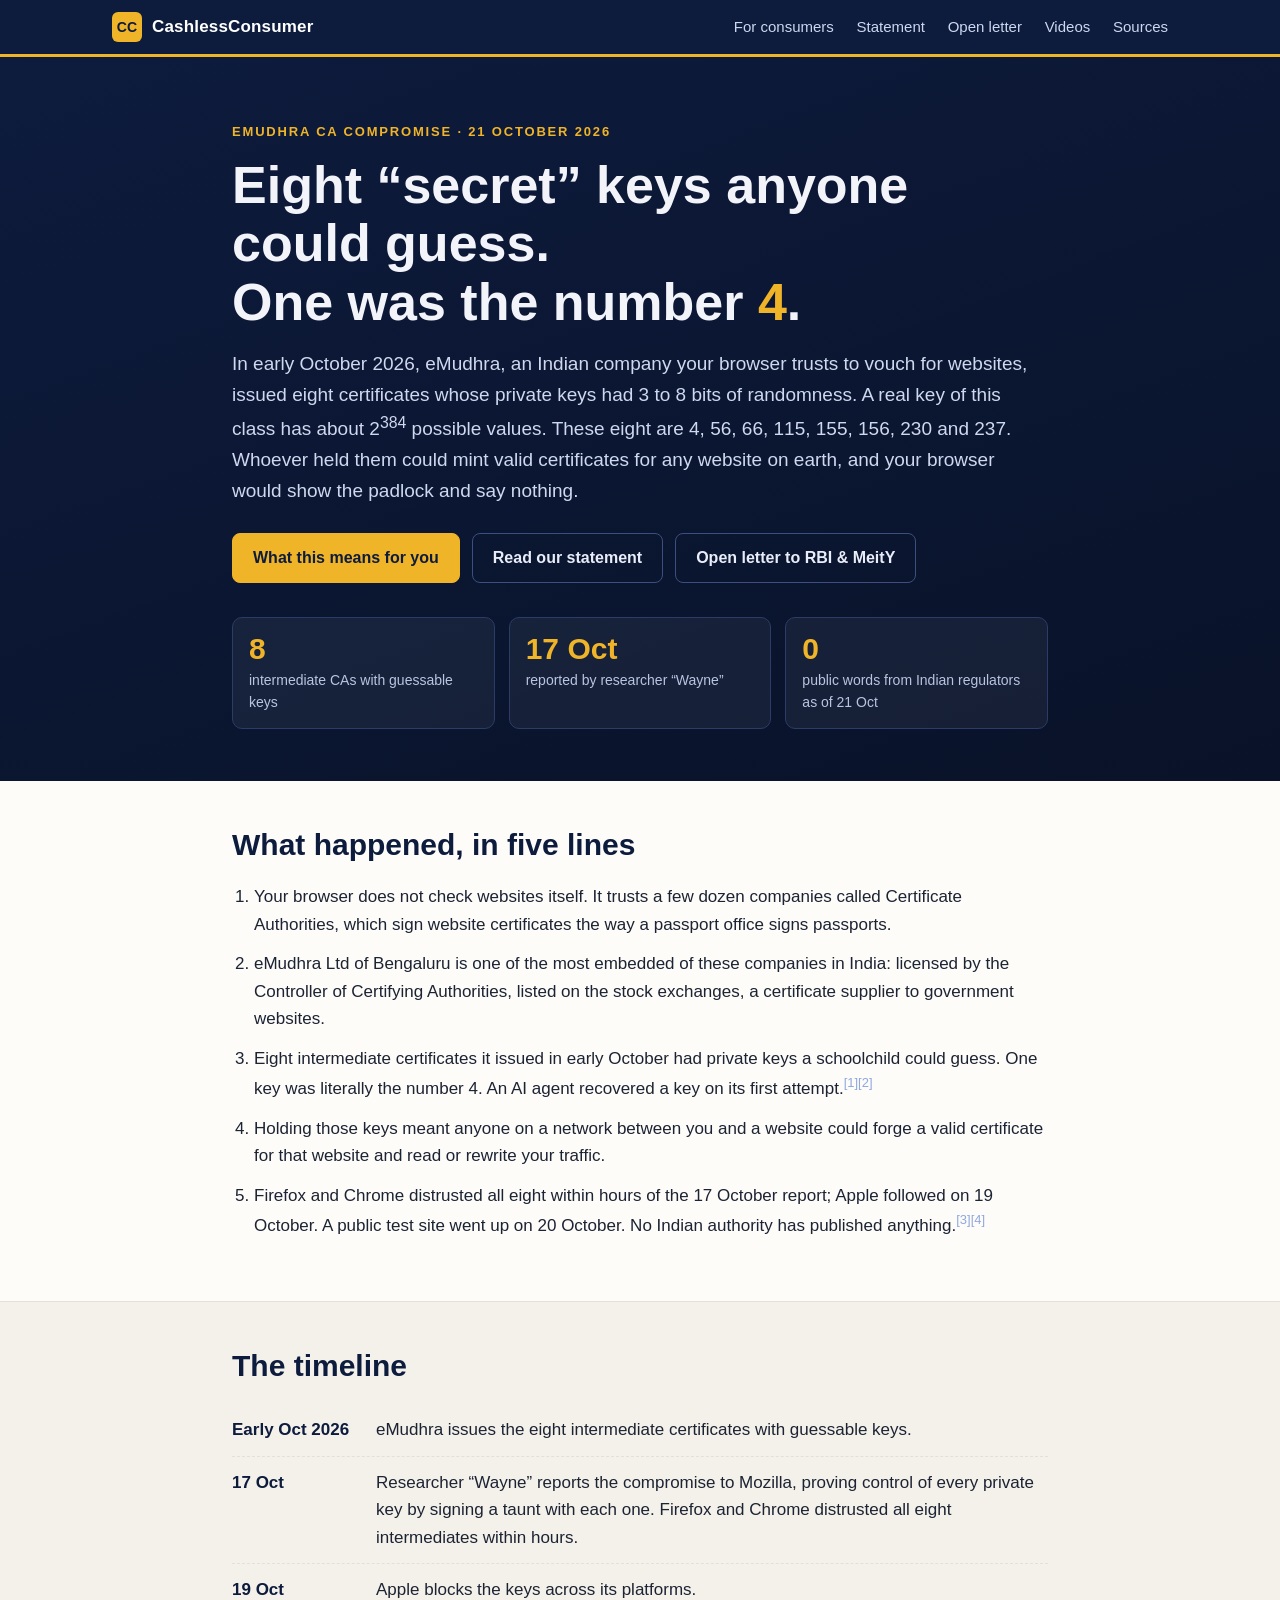
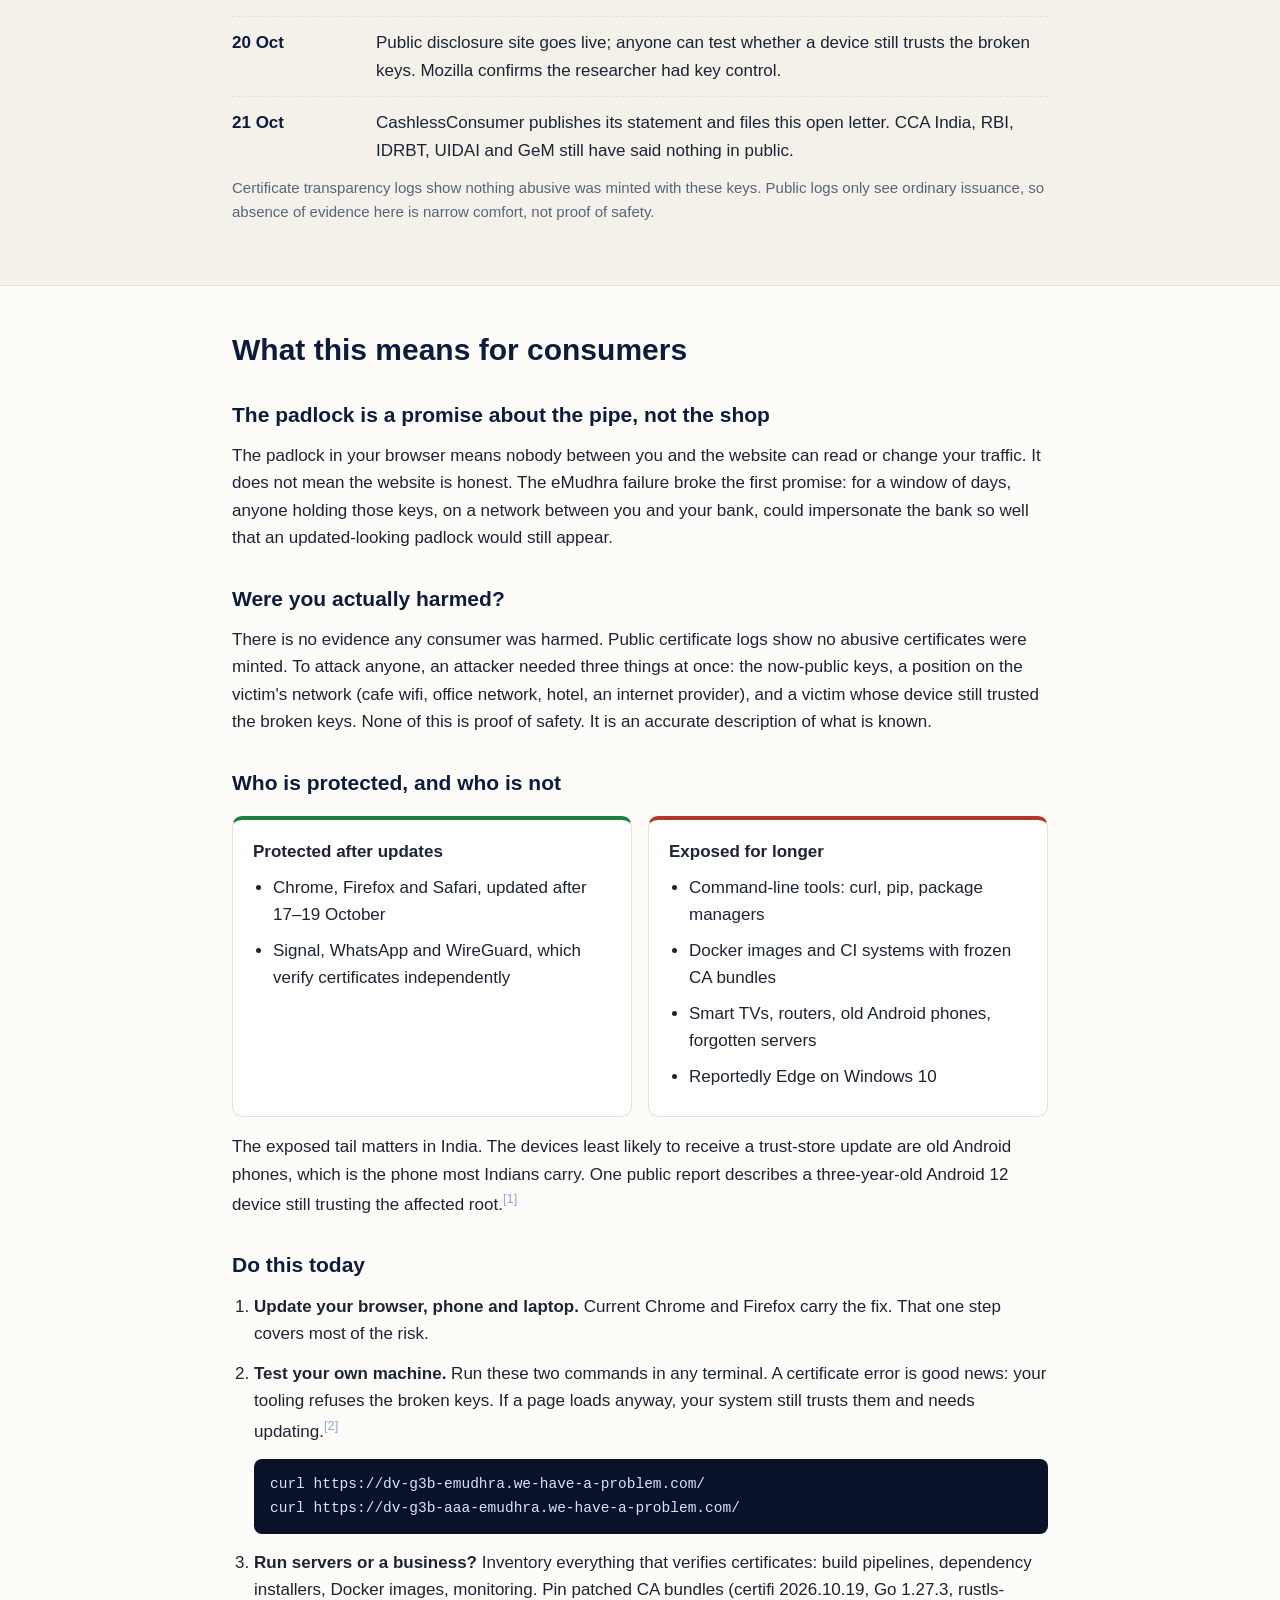
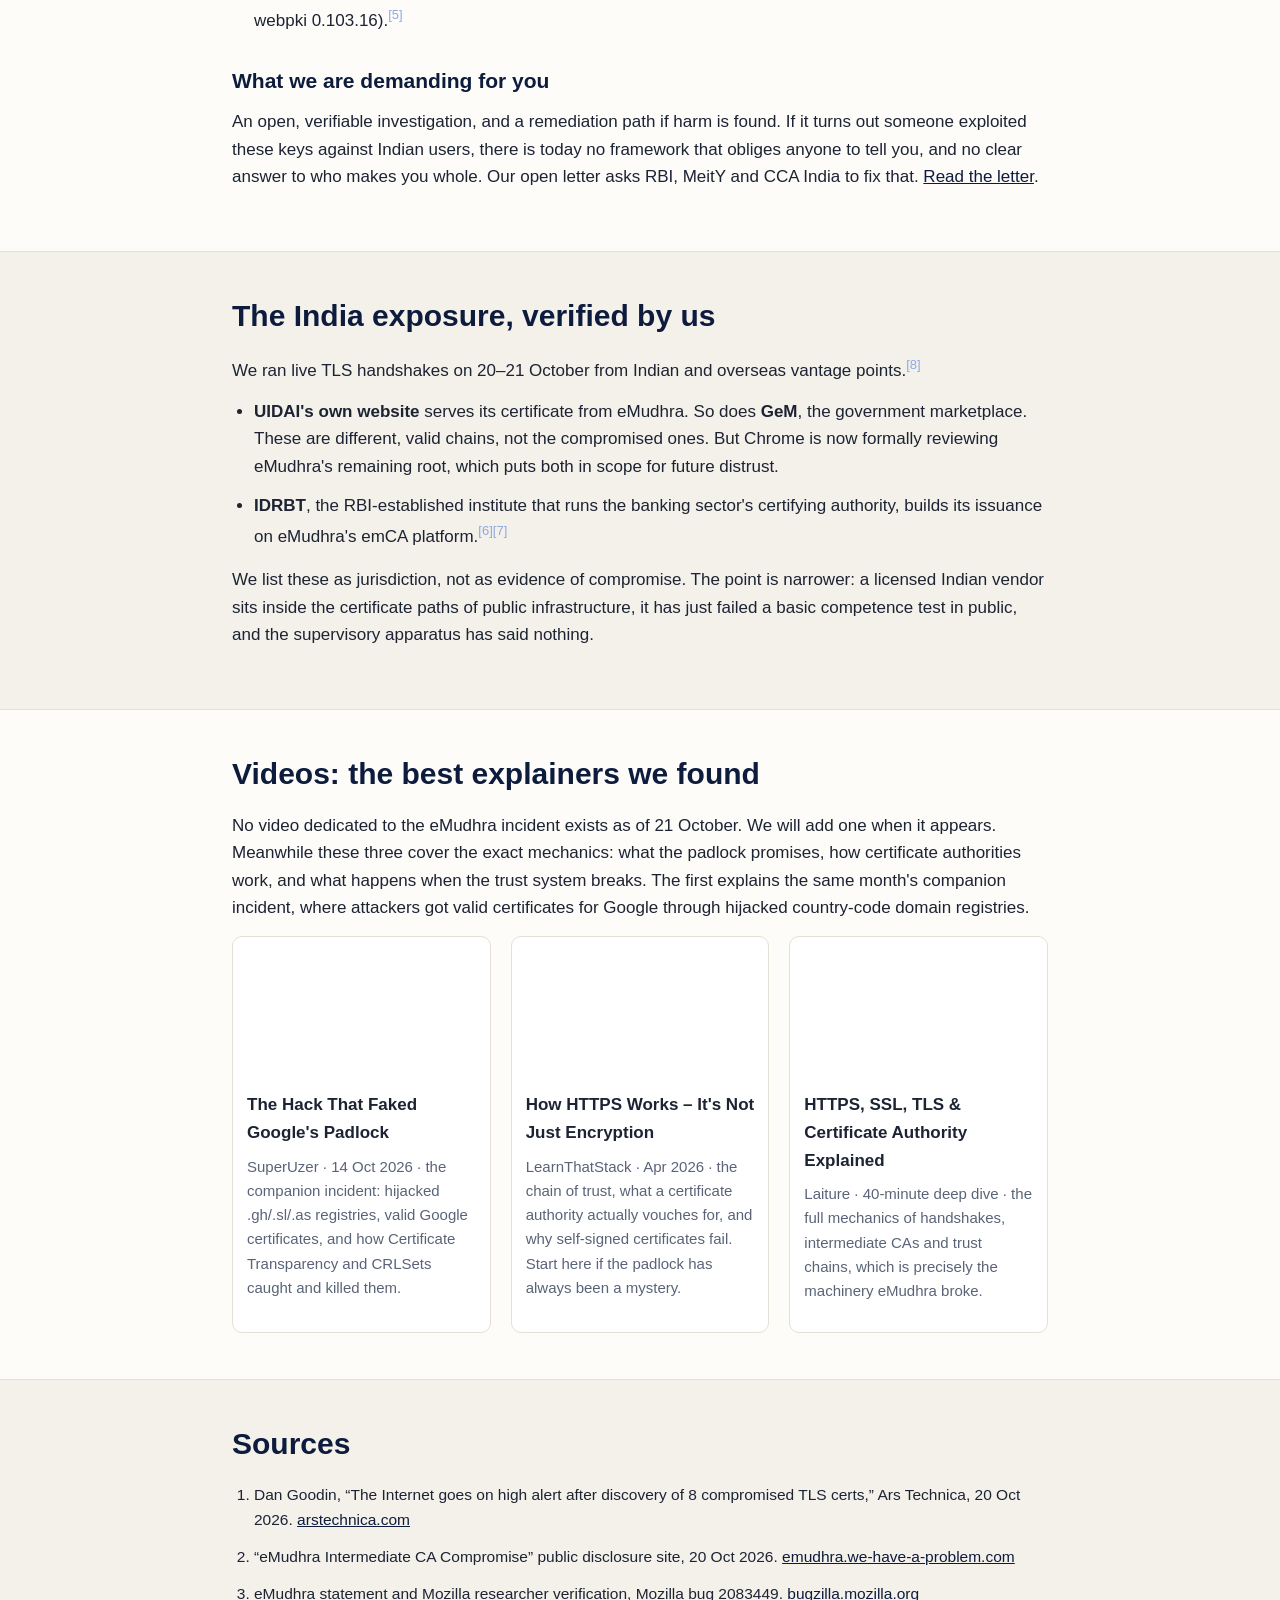
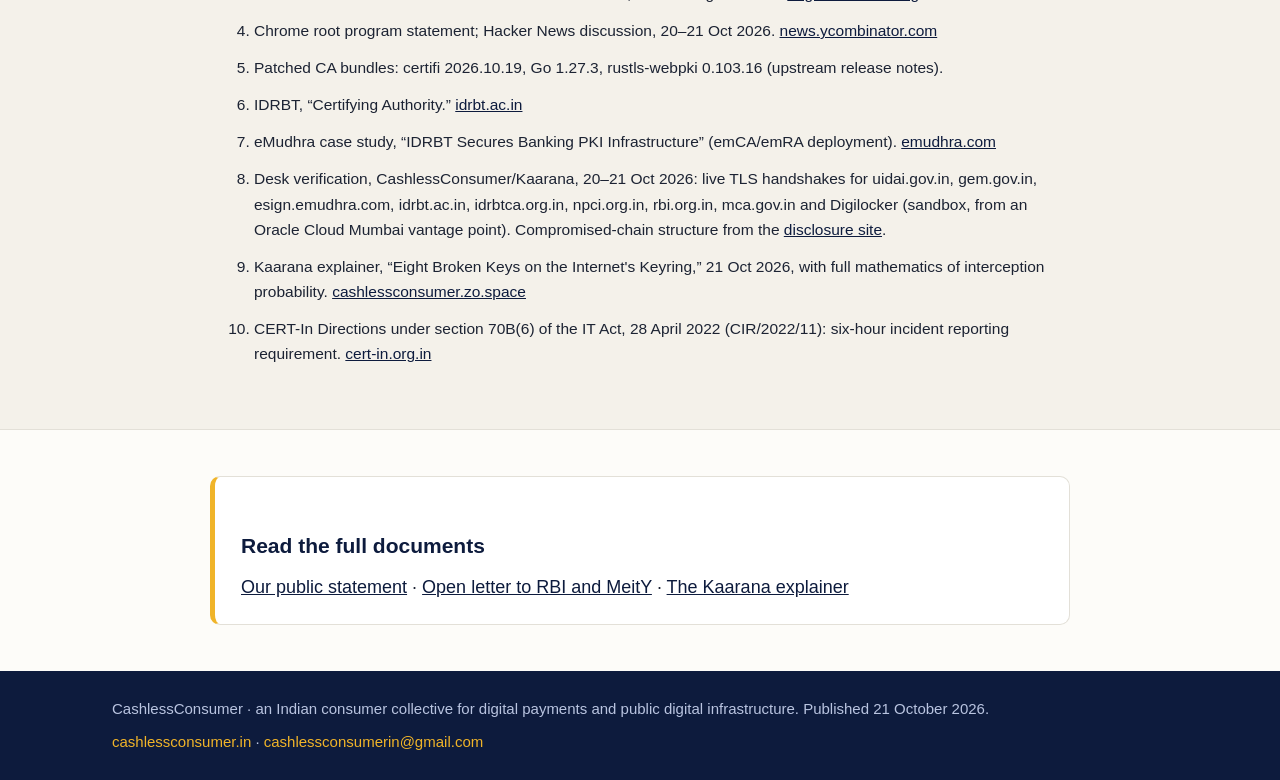
==== index.html @ 62d07154 "Add consumer guide (index)" ====
<!DOCTYPE html>
<html lang="en">
<head>
<meta charset="utf-8">
<meta name="viewport" content="width=device-width, initial-scale=1">
<title>Eight secret keys anyone could guess — eMudhra CA Compromise — CashlessConsumer</title>
<meta name="description" content="In October 2026, Indian certificate authority eMudhra issued eight intermediate certificates whose private keys were 4, 56, 66, 115, 155, 156, 230, 237. What happened, what it means for consumers, our statement, our open letter to RBI and MeitY, and videos that explain the mechanics.">
<meta property="og:title" content="Eight secret keys anyone could guess. One was the number 4.">
<meta property="og:description" content="eMudhra CA compromise: what happened, what it means for consumers, the CashlessConsumer statement, and the open letter to RBI and MeitY.">
<meta property="og:type" content="website">
<link rel="icon" href="favicon.svg" type="image/svg+xml">
<link rel="stylesheet" href="style.css">
</head>
<body>

<header class="site-header">
  <div class="wrap-wide">
    <a class="brand" href="index.html">
      <span class="brand-badge">CC</span>
      <span class="brand-name">CashlessConsumer</span>
    </a>
    <nav class="site-nav">
      <a href="#consumers">For consumers</a>
      <a href="statement.html">Statement</a>
      <a href="letter.html">Open letter</a>
      <a href="#videos">Videos</a>
      <a href="#sources">Sources</a>
    </nav>
  </div>
</header>

<main>
  <section class="hero">
    <div class="wrap">
      <div class="hero-kicker">eMudhra CA compromise &middot; 21 October 2026</div>
      <h1>Eight &ldquo;secret&rdquo; keys anyone could guess.<br>One was the number <span class="amber">4</span>.</h1>
      <p class="hero-sub">In early October 2026, eMudhra, an Indian company your browser trusts to vouch for websites, issued eight certificates whose private keys had 3 to 8 bits of randomness. A real key of this class has about 2<sup>384</sup> possible values. These eight are 4, 56, 66, 115, 155, 156, 230 and 237. Whoever held them could mint valid certificates for any website on earth, and your browser would show the padlock and say nothing.</p>
      <div class="hero-ctas">
        <a class="btn btn-primary" href="#consumers">What this means for you</a>
        <a class="btn" href="statement.html">Read our statement</a>
        <a class="btn" href="letter.html">Open letter to RBI &amp; MeitY</a>
      </div>
      <div class="stat-row">
        <div class="stat"><div class="stat-num">8</div><div class="stat-label">intermediate CAs with guessable keys</div></div>
        <div class="stat"><div class="stat-num">17 Oct</div><div class="stat-label">reported by researcher &ldquo;Wayne&rdquo;</div></div>
        <div class="stat"><div class="stat-num">0</div><div class="stat-label">public words from Indian regulators as of 21 Oct</div></div>
      </div>
    </div>
  </section>

  <section>
    <div class="wrap">
      <h2>What happened, in five lines</h2>
      <ol class="plain-list">
        <li>Your browser does not check websites itself. It trusts a few dozen companies called Certificate Authorities, which sign website certificates the way a passport office signs passports.</li>
        <li>eMudhra Ltd of Bengaluru is one of the most embedded of these companies in India: licensed by the Controller of Certifying Authorities, listed on the stock exchanges, a certificate supplier to government websites.</li>
        <li>Eight intermediate certificates it issued in early October had private keys a schoolchild could guess. One key was literally the number 4. An AI agent recovered a key on its first attempt.<a class="fn" href="#src-1" id="fnref-1">[1]</a><a class="fn" href="#src-2" id="fnref-2">[2]</a></li>
        <li>Holding those keys meant anyone on a network between you and a website could forge a valid certificate for that website and read or rewrite your traffic.</li>
        <li>Firefox and Chrome distrusted all eight within hours of the 17 October report; Apple followed on 19 October. A public test site went up on 20 October. No Indian authority has published anything.<a class="fn" href="#src-3" id="fnref-3">[3]</a><a class="fn" href="#src-4" id="fnref-4">[4]</a></li>
      </ol>
    </div>
  </section>

  <section class="band">
    <div class="wrap">
      <h2>The timeline</h2>
      <ul class="timeline">
        <li><span class="tl-date">Early Oct 2026</span><span>eMudhra issues the eight intermediate certificates with guessable keys.</span></li>
        <li><span class="tl-date">17 Oct</span><span>Researcher &ldquo;Wayne&rdquo; reports the compromise to Mozilla, proving control of every private key by signing a taunt with each one. Firefox and Chrome distrusted all eight intermediates within hours.</span></li>
        <li><span class="tl-date">19 Oct</span><span>Apple blocks the keys across its platforms.</span></li>
        <li><span class="tl-date">20 Oct</span><span>Public disclosure site goes live; anyone can test whether a device still trusts the broken keys. Mozilla confirms the researcher had key control.</span></li>
        <li><span class="tl-date">21 Oct</span><span>CashlessConsumer publishes its statement and files this open letter. CCA India, RBI, IDRBT, UIDAI and GeM still have said nothing in public.</span></li>
      </ul>
      <p class="fine">Certificate transparency logs show nothing abusive was minted with these keys. Public logs only see ordinary issuance, so absence of evidence here is narrow comfort, not proof of safety.</p>
    </div>
  </section>

  <section id="consumers">
    <div class="wrap">
      <h2>What this means for consumers</h2>

      <h3>The padlock is a promise about the pipe, not the shop</h3>
      <p>The padlock in your browser means nobody between you and the website can read or change your traffic. It does not mean the website is honest. The eMudhra failure broke the first promise: for a window of days, anyone holding those keys, on a network between you and your bank, could impersonate the bank so well that an updated-looking padlock would still appear.</p>

      <h3>Were you actually harmed?</h3>
      <p>There is no evidence any consumer was harmed. Public certificate logs show no abusive certificates were minted. To attack anyone, an attacker needed three things at once: the now-public keys, a position on the victim's network (cafe wifi, office network, hotel, an internet provider), and a victim whose device still trusted the broken keys. None of this is proof of safety. It is an accurate description of what is known.</p>

      <h3>Who is protected, and who is not</h3>
      <div class="cols">
        <div class="col ok">
          <h4>Protected after updates</h4>
          <ul>
            <li>Chrome, Firefox and Safari, updated after 17&ndash;19 October</li>
            <li>Signal, WhatsApp and WireGuard, which verify certificates independently</li>
          </ul>
        </div>
        <div class="col bad">
          <h4>Exposed for longer</h4>
          <ul>
            <li>Command-line tools: curl, pip, package managers</li>
            <li>Docker images and CI systems with frozen CA bundles</li>
            <li>Smart TVs, routers, old Android phones, forgotten servers</li>
            <li>Reportedly Edge on Windows 10</li>
          </ul>
        </div>
      </div>
      <p>The exposed tail matters in India. The devices least likely to receive a trust-store update are old Android phones, which is the phone most Indians carry. One public report describes a three-year-old Android 12 device still trusting the affected root.<a class="fn" href="#src-1" id="fnref-1b">[1]</a></p>

      <h3>Do this today</h3>
      <ol class="plain-list">
        <li><strong>Update your browser, phone and laptop.</strong> Current Chrome and Firefox carry the fix. That one step covers most of the risk.</li>
        <li><strong>Test your own machine.</strong> Run these two commands in any terminal. A certificate error is good news: your tooling refuses the broken keys. If a page loads anyway, your system still trusts them and needs updating.<a class="fn" href="#src-2" id="fnref-2b">[2]</a>
          <pre><code>curl https://dv-g3b-emudhra.we-have-a-problem.com/
curl https://dv-g3b-aaa-emudhra.we-have-a-problem.com/</code></pre>
        </li>
        <li><strong>Run servers or a business?</strong> Inventory everything that verifies certificates: build pipelines, dependency installers, Docker images, monitoring. Pin patched CA bundles (certifi 2026.10.19, Go 1.27.3, rustls-webpki 0.103.16).<a class="fn" href="#src-5" id="fnref-5">[5]</a></li>
      </ol>

      <h3>What we are demanding for you</h3>
      <p>An open, verifiable investigation, and a remediation path if harm is found. If it turns out someone exploited these keys against Indian users, there is today no framework that obliges anyone to tell you, and no clear answer to who makes you whole. Our open letter asks RBI, MeitY and CCA India to fix that. <a href="letter.html">Read the letter</a>.</p>
    </div>
  </section>

  <section class="band" id="india">
    <div class="wrap">
      <h2>The India exposure, verified by us</h2>
      <p>We ran live TLS handshakes on 20&ndash;21 October from Indian and overseas vantage points.<a class="fn" href="#src-8" id="fnref-8">[8]</a></p>
      <ul class="plain-list">
        <li><strong>UIDAI's own website</strong> serves its certificate from eMudhra. So does <strong>GeM</strong>, the government marketplace. These are different, valid chains, not the compromised ones. But Chrome is now formally reviewing eMudhra's remaining root, which puts both in scope for future distrust.</li>
        <li><strong>IDRBT</strong>, the RBI-established institute that runs the banking sector's certifying authority, builds its issuance on eMudhra's emCA platform.<a class="fn" href="#src-6" id="fnref-6">[6]</a><a class="fn" href="#src-7" id="fnref-7">[7]</a></li>
      </ul>
      <p>We list these as jurisdiction, not as evidence of compromise. The point is narrower: a licensed Indian vendor sits inside the certificate paths of public infrastructure, it has just failed a basic competence test in public, and the supervisory apparatus has said nothing.</p>
    </div>
  </section>

  <section id="videos">
    <div class="wrap">
      <h2>Videos: the best explainers we found</h2>
      <p>No video dedicated to the eMudhra incident exists as of 21 October. We will add one when it appears. Meanwhile these three cover the exact mechanics: what the padlock promises, how certificate authorities work, and what happens when the trust system breaks. The first explains the same month's companion incident, where attackers got valid certificates for Google through hijacked country-code domain registries.</p>
      <div class="videos">
        <div class="video-card">
          <div class="video-embed"><iframe loading="lazy" src="https://www.youtube-nocookie.com/embed/zoxUqwfY8SY" title="The Hack That Faked Google's Padlock" allowfullscreen></iframe></div>
          <h4>The Hack That Faked Google's Padlock</h4>
          <p class="fine">SuperUzer &middot; 14 Oct 2026 &middot; the companion incident: hijacked .gh/.sl/.as registries, valid Google certificates, and how Certificate Transparency and CRLSets caught and killed them.</p>
        </div>
        <div class="video-card">
          <div class="video-embed"><iframe loading="lazy" src="https://www.youtube-nocookie.com/embed/UIcCwuYzxcE" title="How HTTPS Works - It's Not Just Encryption" allowfullscreen></iframe></div>
          <h4>How HTTPS Works &ndash; It's Not Just Encryption</h4>
          <p class="fine">LearnThatStack &middot; Apr 2026 &middot; the chain of trust, what a certificate authority actually vouches for, and why self-signed certificates fail. Start here if the padlock has always been a mystery.</p>
        </div>
        <div class="video-card">
          <div class="video-embed"><iframe loading="lazy" src="https://www.youtube-nocookie.com/embed/EnY6fSng3Ew" title="HTTPS, SSL, TLS & Certificate Authority Explained" allowfullscreen></iframe></div>
          <h4>HTTPS, SSL, TLS &amp; Certificate Authority Explained</h4>
          <p class="fine">Laiture &middot; 40-minute deep dive &middot; the full mechanics of handshakes, intermediate CAs and trust chains, which is precisely the machinery eMudhra broke.</p>
        </div>
      </div>
    </div>
  </section>

  <section class="band" id="sources">
    <div class="wrap">
      <h2>Sources</h2>
      <ol class="src-list">
        <li id="src-1">Dan Goodin, &ldquo;The Internet goes on high alert after discovery of 8 compromised TLS certs,&rdquo; Ars Technica, 20 Oct 2026. <a href="https://arstechnica.com/security/2026/10/the-internet-goes-on-high-alert-after-discovery-of-8-compromised-tls-certs/">arstechnica.com</a></li>
        <li id="src-2">&ldquo;eMudhra Intermediate CA Compromise&rdquo; public disclosure site, 20 Oct 2026. <a href="https://emudhra.we-have-a-problem.com/">emudhra.we-have-a-problem.com</a></li>
        <li id="src-3">eMudhra statement and Mozilla researcher verification, Mozilla bug 2083449. <a href="https://bugzilla.mozilla.org/show_bug.cgi?id=2083449">bugzilla.mozilla.org</a></li>
        <li id="src-4">Chrome root program statement; Hacker News discussion, 20&ndash;21 Oct 2026. <a href="https://news.ycombinator.com/item?id=50166579">news.ycombinator.com</a></li>
        <li id="src-5">Patched CA bundles: certifi 2026.10.19, Go 1.27.3, rustls-webpki 0.103.16 (upstream release notes).</li>
        <li id="src-6">IDRBT, &ldquo;Certifying Authority.&rdquo; <a href="https://www.idrbt.ac.in/certifying-authority">idrbt.ac.in</a></li>
        <li id="src-7">eMudhra case study, &ldquo;IDRBT Secures Banking PKI Infrastructure&rdquo; (emCA/emRA deployment). <a href="https://www.emudhra.com/">emudhra.com</a></li>
        <li id="src-8">Desk verification, CashlessConsumer/Kaarana, 20&ndash;21 Oct 2026: live TLS handshakes for uidai.gov.in, gem.gov.in, esign.emudhra.com, idrbt.ac.in, idrbtca.org.in, npci.org.in, rbi.org.in, mca.gov.in and Digilocker (sandbox, from an Oracle Cloud Mumbai vantage point). Compromised-chain structure from the <a href="https://emudhra.we-have-a-problem.com/">disclosure site</a>.</li>
        <li id="src-9">Kaarana explainer, &ldquo;Eight Broken Keys on the Internet's Keyring,&rdquo; 21 Oct 2026, with full mathematics of interception probability. <a href="https://cashlessconsumer.zo.space/kaarana/2026-10-21-emudhra-ca-compromise">cashlessconsumer.zo.space</a></li>
        <li id="src-10">CERT-In Directions under section 70B(6) of the IT Act, 28 April 2022 (CIR/2022/11): six-hour incident reporting requirement. <a href="https://www.cert-in.org.in/">cert-in.org.in</a></li>
      </ol>
    </div>
  </section>

  <section>
    <div class="wrap callout">
      <h3>Read the full documents</h3>
      <p><a href="statement.html">Our public statement</a> &middot; <a href="letter.html">Open letter to RBI and MeitY</a> &middot; <a href="https://cashlessconsumer.zo.space/kaarana/2026-10-21-emudhra-ca-compromise">The Kaarana explainer</a></p>
    </div>
  </section>
</main>

<footer class="site-footer">
  <div class="wrap-wide">
    <div>CashlessConsumer &middot; an Indian consumer collective for digital payments and public digital infrastructure. Published 21 October 2026.</div>
    <div><a href="https://cashlessconsumer.in">cashlessconsumer.in</a> &middot; <a href="mailto:cashlessconsumerin@gmail.com">cashlessconsumerin@gmail.com</a></div>
  </div>
</footer>

</body>
</html>
---- style.css ----
/* CashlessConsumer — eMudhra CA compromise incident site.
   Brand: navy #0d1b3d, amber #f0b429, per Identities/cashlessconsumer.yaml. */

:root {
  --navy: #0d1b3d;
  --navy-deep: #091228;
  --amber: #f0b429;
  --blue: #8fa8e0;
  --ink: #1c2333;
  --muted: #5a6478;
  --paper: #fdfcf9;
  --card: #ffffff;
  --line: #e3e0d8;
  --ok: #1e7d43;
  --bad: #b3362b;
}

* { box-sizing: border-box; }

html { scroll-behavior: smooth; }

body {
  margin: 0;
  font-family: "Source Sans 3", "Source Sans Pro", -apple-system, "Segoe UI", Roboto, "Noto Sans", sans-serif;
  color: var(--ink);
  background: var(--paper);
  line-height: 1.62;
  font-size: 17px;
}

.wrap { max-width: 860px; margin: 0 auto; padding: 0 22px; }
.wrap-wide { max-width: 1100px; margin: 0 auto; padding: 0 22px; }

/* Header */
.site-header {
  background: var(--navy);
  border-bottom: 3px solid var(--amber);
  position: sticky;
  top: 0;
  z-index: 10;
}
.site-header .wrap-wide {
  display: flex;
  align-items: center;
  justify-content: space-between;
  flex-wrap: wrap;
  gap: 8px;
  padding-top: 12px;
  padding-bottom: 12px;
}
.brand {
  display: flex;
  align-items: center;
  gap: 10px;
  color: #fff;
  text-decoration: none;
  font-weight: 700;
  letter-spacing: 0.01em;
}
.brand-badge {
  display: inline-flex;
  align-items: center;
  justify-content: center;
  width: 30px;
  height: 30px;
  border-radius: 6px;
  background: var(--amber);
  color: var(--navy);
  font-weight: 800;
  font-size: 14px;
}
.site-nav a {
  color: #cdd7ef;
  text-decoration: none;
  margin-left: 18px;
  font-size: 15px;
}
.site-nav a:hover { color: var(--amber); }

/* Hero */
.hero {
  background: linear-gradient(160deg, var(--navy) 0%, var(--navy-deep) 100%);
  color: #f2f4fa;
  padding: 64px 0 52px;
}
.hero-kicker {
  color: var(--amber);
  text-transform: uppercase;
  letter-spacing: 0.14em;
  font-size: 13px;
  font-weight: 700;
  margin-bottom: 14px;
}
.hero h1 {
  font-size: clamp(30px, 5.4vw, 52px);
  line-height: 1.12;
  margin: 0 0 18px;
  font-weight: 800;
}
.hero h1 .amber { color: var(--amber); }
.hero-sub { max-width: 46em; font-size: 19px; color: #cfd8ee; }
.hero-ctas { display: flex; flex-wrap: wrap; gap: 12px; margin: 26px 0 34px; }
.btn {
  display: inline-block;
  padding: 11px 20px;
  border-radius: 8px;
  border: 1px solid #3d4f80;
  color: #e8edf9;
  text-decoration: none;
  font-weight: 600;
  font-size: 16px;
}
.btn:hover { border-color: var(--amber); color: var(--amber); }
.btn-primary { background: var(--amber); border-color: var(--amber); color: var(--navy); }
.btn-primary:hover { filter: brightness(1.06); color: var(--navy); }

.stat-row { display: flex; flex-wrap: wrap; gap: 14px; }
.stat {
  flex: 1 1 160px;
  background: rgba(255,255,255,0.05);
  border: 1px solid #2c3c66;
  border-radius: 10px;
  padding: 14px 16px;
}
.stat-num { font-size: 30px; font-weight: 800; color: var(--amber); line-height: 1.1; }
.stat-label { font-size: 14px; color: #b9c4e0; margin-top: 4px; }

/* Sections */
section { padding: 46px 0; }
.band { background: #f4f1ea; border-top: 1px solid var(--line); border-bottom: 1px solid var(--line); }
h2 { font-size: 30px; line-height: 1.2; margin: 0 0 20px; color: var(--navy); }
h3 { font-size: 21px; color: var(--navy); margin: 30px 0 10px; }
h4 { margin: 0 0 8px; }
p { margin: 0 0 14px; }
a { color: var(--navy); }
.fine { color: var(--muted); font-size: 15px; }

.plain-list { padding-left: 22px; margin: 0 0 16px; }
.plain-list li { margin-bottom: 12px; }
.fn { font-size: 13px; vertical-align: super; text-decoration: none; color: var(--blue); }
pre {
  background: var(--navy-deep);
  color: #d9e2f7;
  padding: 14px 16px;
  border-radius: 8px;
  overflow-x: auto;
  font-size: 14.5px;
}
code { font-family: ui-monospace, "SFMono-Regular", Menlo, Consolas, monospace; }

/* Timeline */
.timeline { list-style: none; padding: 0; margin: 0; }
.timeline li {
  display: grid;
  grid-template-columns: 130px 1fr;
  gap: 14px;
  padding: 12px 0;
  border-bottom: 1px dashed var(--line);
}
.timeline li:last-child { border-bottom: none; }
.tl-date { font-weight: 700; color: var(--navy); }

/* Consumer columns */
.cols { display: flex; flex-wrap: wrap; gap: 16px; margin: 16px 0; }
.col { flex: 1 1 300px; background: var(--card); border-radius: 10px; padding: 18px 20px; border: 1px solid var(--line); }
.col.ok { border-top: 4px solid var(--ok); }
.col.bad { border-top: 4px solid var(--bad); }
.col ul { margin: 0; padding-left: 20px; }
.col li { margin-bottom: 8px; }

/* Videos */
.videos { display: grid; grid-template-columns: repeat(auto-fit, minmax(250px, 1fr)); gap: 20px; }
.video-card { background: var(--card); border: 1px solid var(--line); border-radius: 10px; padding: 14px; }
.video-embed { position: relative; padding-top: 56.25%; margin-bottom: 12px; }
.video-embed iframe {
  position: absolute;
  inset: 0;
  width: 100%;
  height: 100%;
  border: 0;
  border-radius: 6px;
}
.video-card h4 { font-size: 17px; }

/* Sources */
.src-list { padding-left: 22px; }
.src-list li { margin-bottom: 12px; font-size: 15.5px; }
.src-list a { word-break: break-all; }

/* Callout + footer */
.callout { background: var(--card); border: 1px solid var(--line); border-left: 5px solid var(--amber); border-radius: 10px; padding: 22px 26px; }
.callout p { margin: 0; font-size: 18px; }
.site-footer {
  background: var(--navy);
  color: #b9c4e0;
  padding: 26px 0;
  font-size: 15px;
}
.site-footer .wrap-wide { display: flex; justify-content: space-between; flex-wrap: wrap; gap: 8px; }
.site-footer a { color: var(--amber); text-decoration: none; }

/* Document pages (statement, letter) */
.doc-header { background: var(--navy); color: #f2f4fa; padding: 44px 0 36px; border-bottom: 3px solid var(--amber); }
.doc-kicker { color: var(--amber); text-transform: uppercase; letter-spacing: 0.12em; font-size: 12.5px; font-weight: 700; margin-bottom: 10px; }
.doc-header h1 { font-size: clamp(24px, 4vw, 36px); line-height: 1.2; margin: 0 0 8px; }
.doc-meta { color: #b9c4e0; font-size: 15px; margin-top: 10px; }
.doc-meta a { color: var(--amber); }
.prose { font-size: 17.5px; }
.prose h2 { font-size: 24px; margin-top: 34px; }
.prose h3 { font-size: 20px; margin-top: 26px; }
.prose ol, .prose ul { padding-left: 24px; }
.prose li { margin-bottom: 10px; }
.prose blockquote {
  margin: 18px 0;
  padding: 12px 18px;
  border-left: 4px solid var(--amber);
  background: #f7f4ed;
  color: var(--muted);
  font-size: 16px;
}
.prose hr { border: none; border-top: 1px solid var(--line); margin: 28px 0; }
.footnotes { font-size: 14.5px; color: var(--muted); border-top: 1px solid var(--line); margin-top: 34px; padding-top: 14px; }
.footnotes a { word-break: break-all; }

@media (max-width: 640px) {
  .site-nav a { margin-left: 12px; font-size: 13.5px; }
  .timeline li { grid-template-columns: 1fr; gap: 2px; }
  body { font-size: 16px; }
}
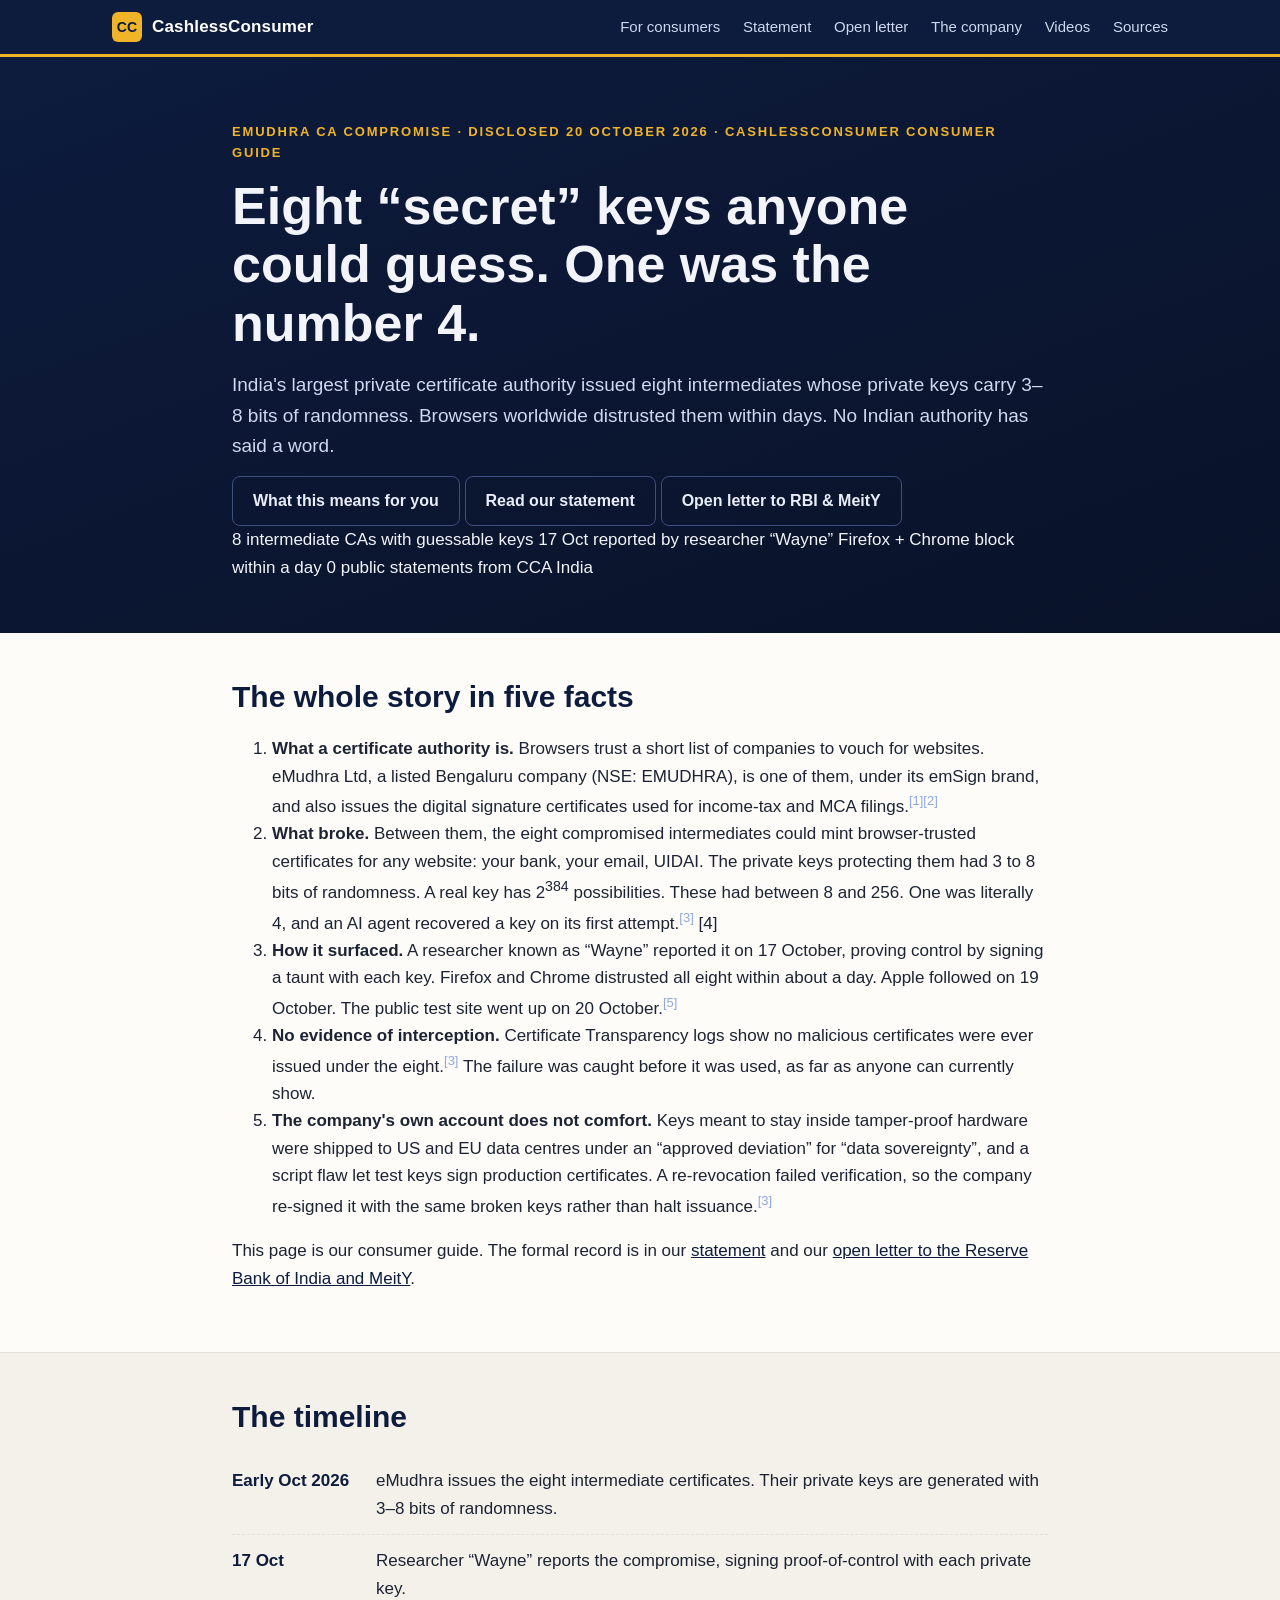
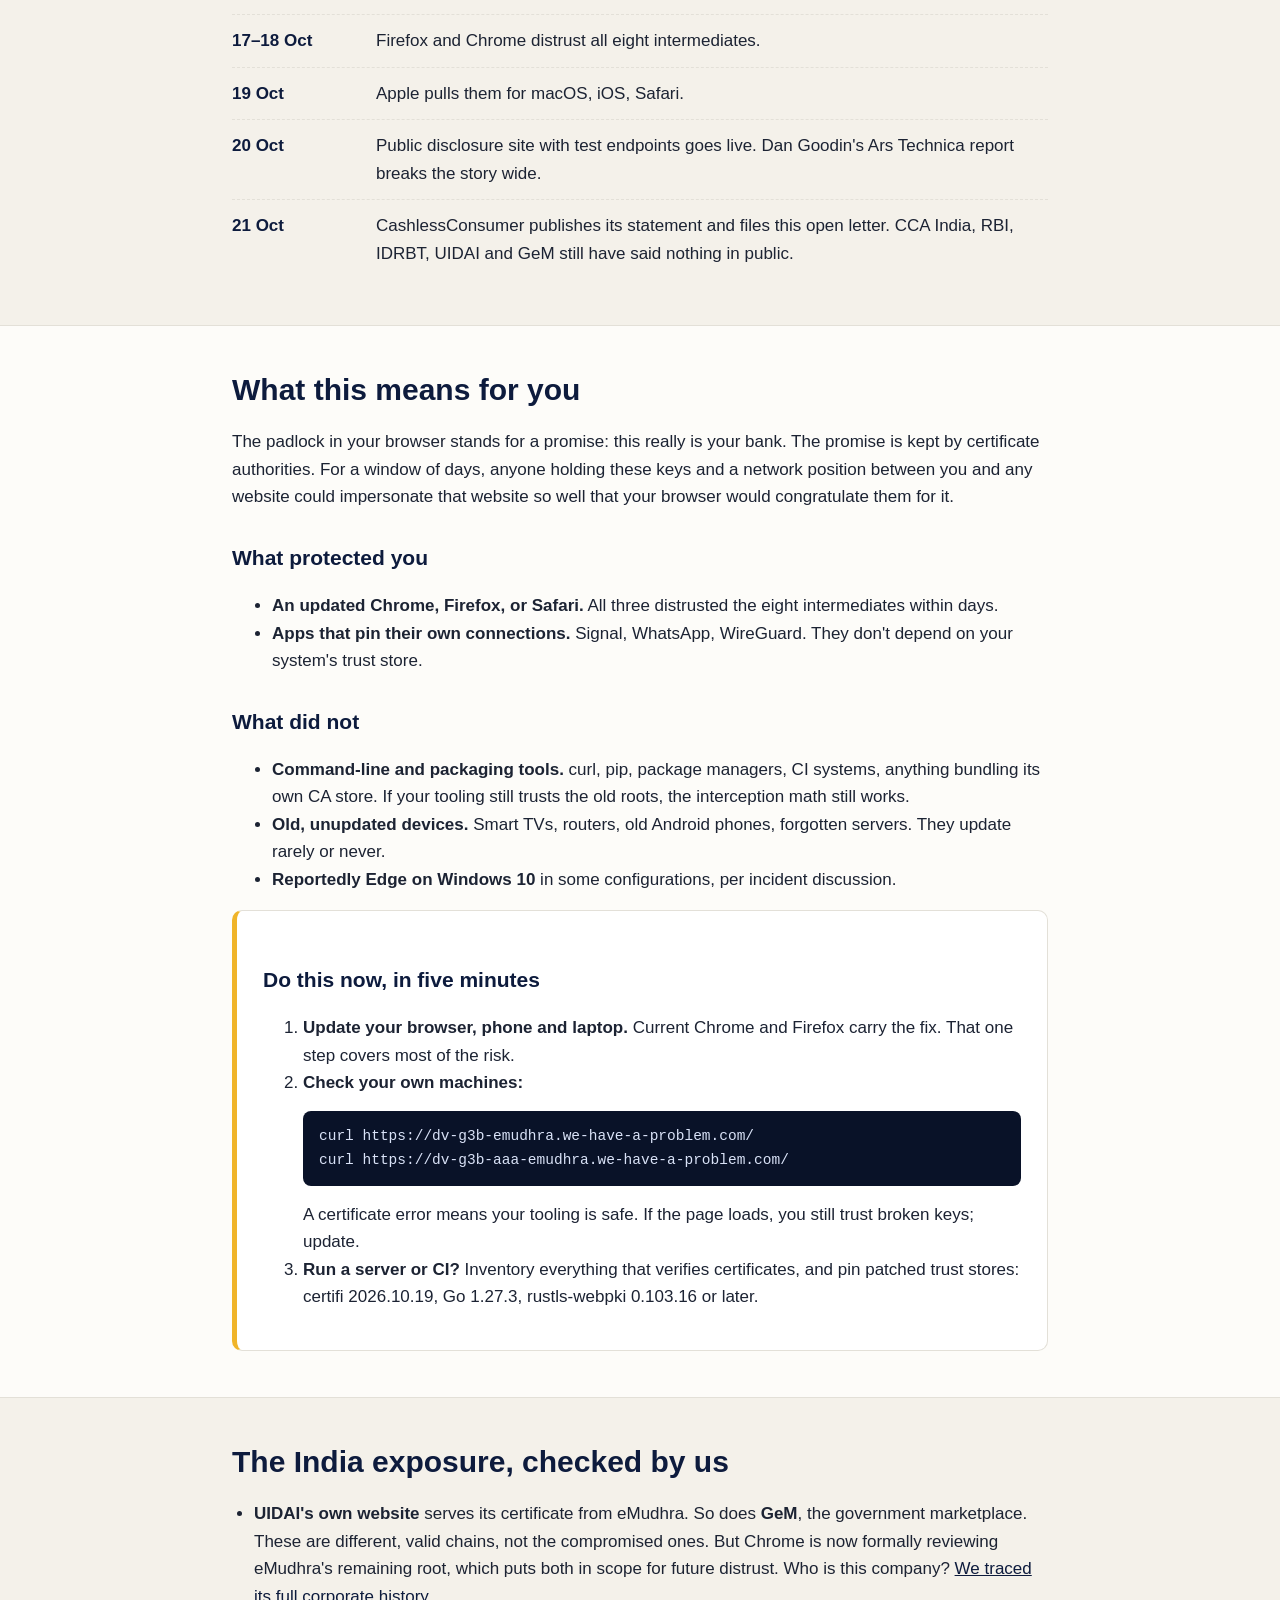
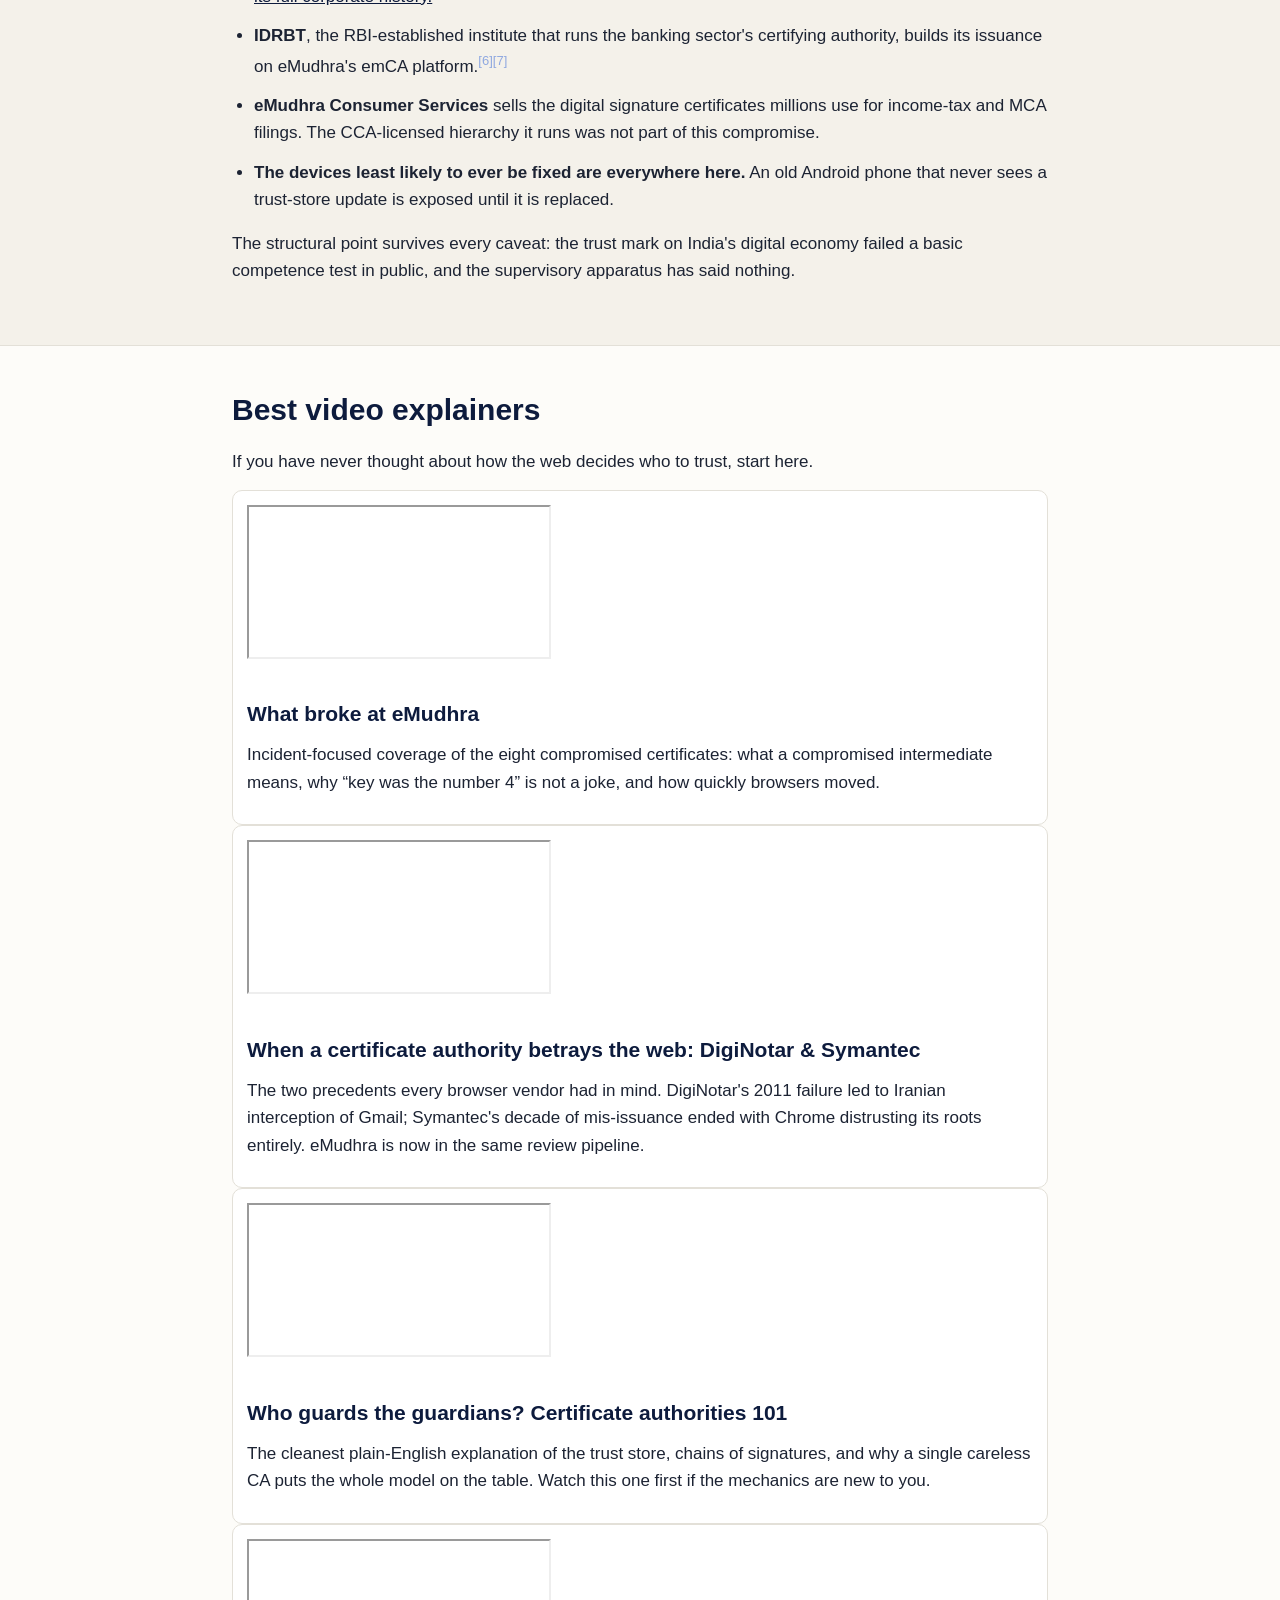
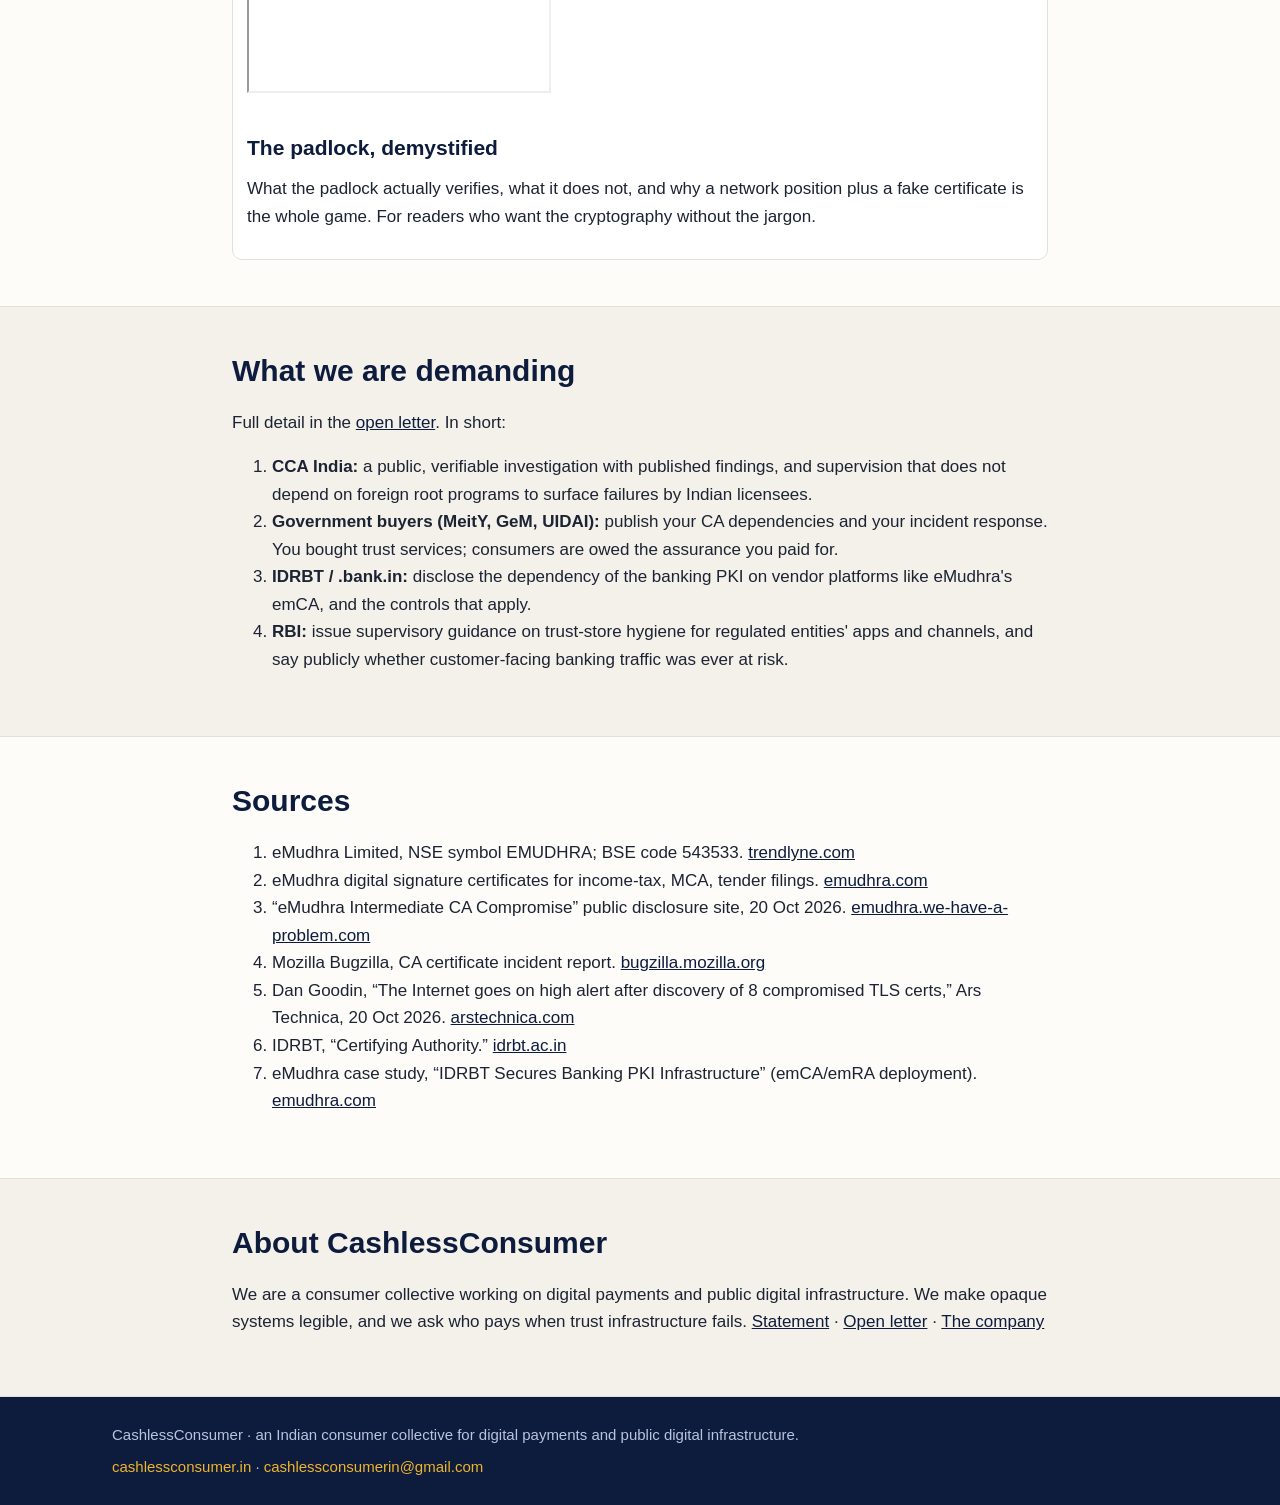
==== commit e30e63d3: "Add The company page to nav + link from India exposure section" ====
--- a/index.html
+++ b/index.html
@@ -4,15 +4,11 @@
 <meta charset="utf-8">
 <meta name="viewport" content="width=device-width, initial-scale=1">
 <title>Eight secret keys anyone could guess — eMudhra CA Compromise — CashlessConsumer</title>
-<meta name="description" content="In October 2026, Indian certificate authority eMudhra issued eight intermediate certificates whose private keys were 4, 56, 66, 115, 155, 156, 230, 237. What happened, what it means for consumers, our statement, our open letter to RBI and MeitY, and videos that explain the mechanics.">
-<meta property="og:title" content="Eight secret keys anyone could guess. One was the number 4.">
-<meta property="og:description" content="eMudhra CA compromise: what happened, what it means for consumers, the CashlessConsumer statement, and the open letter to RBI and MeitY.">
-<meta property="og:type" content="website">
+<meta name="description" content="On 20 October 2026, security researchers disclosed eight eMudhra intermediate CA certificates whose private keys carry 3 to 8 bits of randomness. One was the number 4. Consumer guide: what happened, what it means for you, and what we demand.">
 <link rel="icon" href="favicon.svg" type="image/svg+xml">
 <link rel="stylesheet" href="style.css">
 </head>
 <body>
-
 <header class="site-header">
   <div class="wrap-wide">
     <a class="brand" href="index.html">
@@ -20,175 +16,177 @@
       <span class="brand-name">CashlessConsumer</span>
     </a>
     <nav class="site-nav">
-      <a href="#consumers">For consumers</a>
+      <a href="index.html#consumers">For consumers</a>
       <a href="statement.html">Statement</a>
       <a href="letter.html">Open letter</a>
-      <a href="#videos">Videos</a>
-      <a href="#sources">Sources</a>
+      <a href="company.html">The company</a>
+      <a href="index.html#videos">Videos</a>
+      <a href="index.html#sources">Sources</a>
     </nav>
   </div>
 </header>
-
 <main>
   <section class="hero">
     <div class="wrap">
-      <div class="hero-kicker">eMudhra CA compromise &middot; 21 October 2026</div>
-      <h1>Eight &ldquo;secret&rdquo; keys anyone could guess.<br>One was the number <span class="amber">4</span>.</h1>
-      <p class="hero-sub">In early October 2026, eMudhra, an Indian company your browser trusts to vouch for websites, issued eight certificates whose private keys had 3 to 8 bits of randomness. A real key of this class has about 2<sup>384</sup> possible values. These eight are 4, 56, 66, 115, 155, 156, 230 and 237. Whoever held them could mint valid certificates for any website on earth, and your browser would show the padlock and say nothing.</p>
-      <div class="hero-ctas">
-        <a class="btn btn-primary" href="#consumers">What this means for you</a>
+      <div class="hero-kicker">eMudhra CA compromise · disclosed 20 October 2026 · CashlessConsumer consumer guide</div>
+      <h1>Eight &ldquo;secret&rdquo; keys anyone could guess. One was the number&nbsp;4.</h1>
+      <p class="hero-sub">India's largest private certificate authority issued eight intermediates whose private keys carry 3&ndash;8 bits of randomness. Browsers worldwide distrusted them within days. No Indian authority has said a word.</p>
+      <div class="hero-cta">
+        <a class="btn btn-amber" href="#consumers">What this means for you</a>
         <a class="btn" href="statement.html">Read our statement</a>
         <a class="btn" href="letter.html">Open letter to RBI &amp; MeitY</a>
       </div>
-      <div class="stat-row">
-        <div class="stat"><div class="stat-num">8</div><div class="stat-label">intermediate CAs with guessable keys</div></div>
-        <div class="stat"><div class="stat-num">17 Oct</div><div class="stat-label">reported by researcher &ldquo;Wayne&rdquo;</div></div>
-        <div class="stat"><div class="stat-num">0</div><div class="stat-label">public words from Indian regulators as of 21 Oct</div></div>
+      <div class="hero-chips">
+        <span class="chip">8 intermediate CAs with guessable keys</span>
+        <span class="chip">17 Oct reported by researcher &ldquo;Wayne&rdquo;</span>
+        <span class="chip">Firefox + Chrome block within a day</span>
+        <span class="chip">0 public statements from CCA India</span>
       </div>
     </div>
   </section>
 
-  <section>
+  <section id="facts">
     <div class="wrap">
-      <h2>What happened, in five lines</h2>
-      <ol class="plain-list">
-        <li>Your browser does not check websites itself. It trusts a few dozen companies called Certificate Authorities, which sign website certificates the way a passport office signs passports.</li>
-        <li>eMudhra Ltd of Bengaluru is one of the most embedded of these companies in India: licensed by the Controller of Certifying Authorities, listed on the stock exchanges, a certificate supplier to government websites.</li>
-        <li>Eight intermediate certificates it issued in early October had private keys a schoolchild could guess. One key was literally the number 4. An AI agent recovered a key on its first attempt.<a class="fn" href="#src-1" id="fnref-1">[1]</a><a class="fn" href="#src-2" id="fnref-2">[2]</a></li>
-        <li>Holding those keys meant anyone on a network between you and a website could forge a valid certificate for that website and read or rewrite your traffic.</li>
-        <li>Firefox and Chrome distrusted all eight within hours of the 17 October report; Apple followed on 19 October. A public test site went up on 20 October. No Indian authority has published anything.<a class="fn" href="#src-3" id="fnref-3">[3]</a><a class="fn" href="#src-4" id="fnref-4">[4]</a></li>
+      <h2>The whole story in five facts</h2>
+      <ol class="facts-list">
+        <li><strong>What a certificate authority is.</strong> Browsers trust a short list of companies to vouch for websites. eMudhra Ltd, a listed Bengaluru company (NSE: EMUDHRA), is one of them, under its emSign brand, and also issues the digital signature certificates used for income-tax and MCA filings.<a class="fn" href="#src-1" id="fnref-1">[1]</a><a class="fn" href="#src-2" id="fnref-2">[2]</a></li>
+        <li><strong>What broke.</strong> Between them, the eight compromised intermediates could mint browser-trusted certificates for any website: your bank, your email, UIDAI. The private keys protecting them had 3 to 8 bits of randomness. A real key has 2<sup>384</sup> possibilities. These had between 8 and 256. One was literally 4, and an AI agent recovered a key on its first attempt.<a class="fn" href="#src-3" id="fnref-3">[3]</a> [4]</li>
+        <li><strong>How it surfaced.</strong> A researcher known as &ldquo;Wayne&rdquo; reported it on 17 October, proving control by signing a taunt with each key. Firefox and Chrome distrusted all eight within about a day. Apple followed on 19 October. The public test site went up on 20 October.<a class="fn" href="#src-5" id="fnref-5">[5]</a></li>
+        <li><strong>No evidence of interception.</strong> Certificate Transparency logs show no malicious certificates were ever issued under the eight.<a class="fn" href="#src-3" id="fnref-3b">[3]</a> The failure was caught before it was used, as far as anyone can currently show.</li>
+        <li><strong>The company's own account does not comfort.</strong> Keys meant to stay inside tamper-proof hardware were shipped to US and EU data centres under an &ldquo;approved deviation&rdquo; for &ldquo;data sovereignty&rdquo;, and a script flaw let test keys sign production certificates. A re-revocation failed verification, so the company re-signed it with the same broken keys rather than halt issuance.<a class="fn" href="#src-3" id="fnref-3c">[3]</a></li>
       </ol>
+      <p class="lead-out">This page is our consumer guide. The formal record is in our <a href="statement.html">statement</a> and our <a href="letter.html">open letter to the Reserve Bank of India and MeitY</a>.</p>
     </div>
   </section>
 
-  <section class="band">
+  <section id="timeline" class="band">
     <div class="wrap">
       <h2>The timeline</h2>
       <ul class="timeline">
-        <li><span class="tl-date">Early Oct 2026</span><span>eMudhra issues the eight intermediate certificates with guessable keys.</span></li>
-        <li><span class="tl-date">17 Oct</span><span>Researcher &ldquo;Wayne&rdquo; reports the compromise to Mozilla, proving control of every private key by signing a taunt with each one. Firefox and Chrome distrusted all eight intermediates within hours.</span></li>
-        <li><span class="tl-date">19 Oct</span><span>Apple blocks the keys across its platforms.</span></li>
-        <li><span class="tl-date">20 Oct</span><span>Public disclosure site goes live; anyone can test whether a device still trusts the broken keys. Mozilla confirms the researcher had key control.</span></li>
+        <li><span class="tl-date">Early Oct 2026</span><span>eMudhra issues the eight intermediate certificates. Their private keys are generated with 3&ndash;8 bits of randomness.</span></li>
+        <li><span class="tl-date">17 Oct</span><span>Researcher &ldquo;Wayne&rdquo; reports the compromise, signing proof-of-control with each private key.</span></li>
+        <li><span class="tl-date">17&ndash;18 Oct</span><span>Firefox and Chrome distrust all eight intermediates.</span></li>
+        <li><span class="tl-date">19 Oct</span><span>Apple pulls them for macOS, iOS, Safari.</span></li>
+        <li><span class="tl-date">20 Oct</span><span>Public disclosure site with test endpoints goes live. Dan Goodin's Ars Technica report breaks the story wide.</span></li>
         <li><span class="tl-date">21 Oct</span><span>CashlessConsumer publishes its statement and files this open letter. CCA India, RBI, IDRBT, UIDAI and GeM still have said nothing in public.</span></li>
       </ul>
-      <p class="fine">Certificate transparency logs show nothing abusive was minted with these keys. Public logs only see ordinary issuance, so absence of evidence here is narrow comfort, not proof of safety.</p>
     </div>
   </section>
 
   <section id="consumers">
     <div class="wrap">
-      <h2>What this means for consumers</h2>
-
-      <h3>The padlock is a promise about the pipe, not the shop</h3>
-      <p>The padlock in your browser means nobody between you and the website can read or change your traffic. It does not mean the website is honest. The eMudhra failure broke the first promise: for a window of days, anyone holding those keys, on a network between you and your bank, could impersonate the bank so well that an updated-looking padlock would still appear.</p>
-
-      <h3>Were you actually harmed?</h3>
-      <p>There is no evidence any consumer was harmed. Public certificate logs show no abusive certificates were minted. To attack anyone, an attacker needed three things at once: the now-public keys, a position on the victim's network (cafe wifi, office network, hotel, an internet provider), and a victim whose device still trusted the broken keys. None of this is proof of safety. It is an accurate description of what is known.</p>
-
-      <h3>Who is protected, and who is not</h3>
-      <div class="cols">
-        <div class="col ok">
-          <h4>Protected after updates</h4>
-          <ul>
-            <li>Chrome, Firefox and Safari, updated after 17&ndash;19 October</li>
-            <li>Signal, WhatsApp and WireGuard, which verify certificates independently</li>
-          </ul>
-        </div>
-        <div class="col bad">
-          <h4>Exposed for longer</h4>
-          <ul>
-            <li>Command-line tools: curl, pip, package managers</li>
-            <li>Docker images and CI systems with frozen CA bundles</li>
-            <li>Smart TVs, routers, old Android phones, forgotten servers</li>
-            <li>Reportedly Edge on Windows 10</li>
-          </ul>
-        </div>
+      <h2>What this means for you</h2>
+      <p>The padlock in your browser stands for a promise: this really is your bank. The promise is kept by certificate authorities. For a window of days, anyone holding these keys and a network position between you and any website could impersonate that website so well that your browser would congratulate them for it.</p>
+      <h3>What protected you</h3>
+      <ul>
+        <li><strong>An updated Chrome, Firefox, or Safari.</strong> All three distrusted the eight intermediates within days.</li>
+        <li><strong>Apps that pin their own connections.</strong> Signal, WhatsApp, WireGuard. They don't depend on your system's trust store.</li>
+      </ul>
+      <h3>What did not</h3>
+      <ul>
+        <li><strong>Command-line and packaging tools.</strong> curl, pip, package managers, CI systems, anything bundling its own CA store. If your tooling still trusts the old roots, the interception math still works.</li>
+        <li><strong>Old, unupdated devices.</strong> Smart TVs, routers, old Android phones, forgotten servers. They update rarely or never.</li>
+        <li><strong>Reportedly Edge on Windows 10</strong> in some configurations, per incident discussion.</li>
+      </ul>
+      <div class="callout">
+        <h3>Do this now, in five minutes</h3>
+        <ol>
+          <li><strong>Update your browser, phone and laptop.</strong> Current Chrome and Firefox carry the fix. That one step covers most of the risk.</li>
+          <li><strong>Check your own machines:</strong>
+            <pre>curl https://dv-g3b-emudhra.we-have-a-problem.com/
+curl https://dv-g3b-aaa-emudhra.we-have-a-problem.com/</pre>
+            A certificate error means your tooling is safe. If the page loads, you still trust broken keys; update.
+          </li>
+          <li><strong>Run a server or CI?</strong> Inventory everything that verifies certificates, and pin patched trust stores: certifi 2026.10.19, Go 1.27.3, rustls-webpki 0.103.16 or later.</li>
+        </ol>
       </div>
-      <p>The exposed tail matters in India. The devices least likely to receive a trust-store update are old Android phones, which is the phone most Indians carry. One public report describes a three-year-old Android 12 device still trusting the affected root.<a class="fn" href="#src-1" id="fnref-1b">[1]</a></p>
-
-      <h3>Do this today</h3>
-      <ol class="plain-list">
-        <li><strong>Update your browser, phone and laptop.</strong> Current Chrome and Firefox carry the fix. That one step covers most of the risk.</li>
-        <li><strong>Test your own machine.</strong> Run these two commands in any terminal. A certificate error is good news: your tooling refuses the broken keys. If a page loads anyway, your system still trusts them and needs updating.<a class="fn" href="#src-2" id="fnref-2b">[2]</a>
-          <pre><code>curl https://dv-g3b-emudhra.we-have-a-problem.com/
-curl https://dv-g3b-aaa-emudhra.we-have-a-problem.com/</code></pre>
-        </li>
-        <li><strong>Run servers or a business?</strong> Inventory everything that verifies certificates: build pipelines, dependency installers, Docker images, monitoring. Pin patched CA bundles (certifi 2026.10.19, Go 1.27.3, rustls-webpki 0.103.16).<a class="fn" href="#src-5" id="fnref-5">[5]</a></li>
-      </ol>
-
-      <h3>What we are demanding for you</h3>
-      <p>An open, verifiable investigation, and a remediation path if harm is found. If it turns out someone exploited these keys against Indian users, there is today no framework that obliges anyone to tell you, and no clear answer to who makes you whole. Our open letter asks RBI, MeitY and CCA India to fix that. <a href="letter.html">Read the letter</a>.</p>
     </div>
   </section>
 
-  <section class="band" id="india">
+  <section id="india" class="band">
     <div class="wrap">
-      <h2>The India exposure, verified by us</h2>
-      <p>We ran live TLS handshakes on 20&ndash;21 October from Indian and overseas vantage points.<a class="fn" href="#src-8" id="fnref-8">[8]</a></p>
+      <h2>The India exposure, checked by us</h2>
       <ul class="plain-list">
-        <li><strong>UIDAI's own website</strong> serves its certificate from eMudhra. So does <strong>GeM</strong>, the government marketplace. These are different, valid chains, not the compromised ones. But Chrome is now formally reviewing eMudhra's remaining root, which puts both in scope for future distrust.</li>
+        <li><strong>UIDAI's own website</strong> serves its certificate from eMudhra. So does <strong>GeM</strong>, the government marketplace. These are different, valid chains, not the compromised ones. But Chrome is now formally reviewing eMudhra's remaining root, which puts both in scope for future distrust. Who is this company? <a href="company.html">We traced its full corporate history.</a></li>
         <li><strong>IDRBT</strong>, the RBI-established institute that runs the banking sector's certifying authority, builds its issuance on eMudhra's emCA platform.<a class="fn" href="#src-6" id="fnref-6">[6]</a><a class="fn" href="#src-7" id="fnref-7">[7]</a></li>
+        <li><strong>eMudhra Consumer Services</strong> sells the digital signature certificates millions use for income-tax and MCA filings. The CCA-licensed hierarchy it runs was not part of this compromise.</li>
+        <li><strong>The devices least likely to ever be fixed are everywhere here.</strong> An old Android phone that never sees a trust-store update is exposed until it is replaced.</li>
       </ul>
-      <p>We list these as jurisdiction, not as evidence of compromise. The point is narrower: a licensed Indian vendor sits inside the certificate paths of public infrastructure, it has just failed a basic competence test in public, and the supervisory apparatus has said nothing.</p>
+      <p>The structural point survives every caveat: the trust mark on India's digital economy failed a basic competence test in public, and the supervisory apparatus has said nothing.</p>
     </div>
   </section>
 
   <section id="videos">
     <div class="wrap">
-      <h2>Videos: the best explainers we found</h2>
-      <p>No video dedicated to the eMudhra incident exists as of 21 October. We will add one when it appears. Meanwhile these three cover the exact mechanics: what the padlock promises, how certificate authorities work, and what happens when the trust system breaks. The first explains the same month's companion incident, where attackers got valid certificates for Google through hijacked country-code domain registries.</p>
-      <div class="videos">
+      <h2>Best video explainers</h2>
+      <p class="section-sub">If you have never thought about how the web decides who to trust, start here.</p>
+      <div class="video-grid">
         <div class="video-card">
-          <div class="video-embed"><iframe loading="lazy" src="https://www.youtube-nocookie.com/embed/zoxUqwfY8SY" title="The Hack That Faked Google's Padlock" allowfullscreen></iframe></div>
-          <h4>The Hack That Faked Google's Padlock</h4>
-          <p class="fine">SuperUzer &middot; 14 Oct 2026 &middot; the companion incident: hijacked .gh/.sl/.as registries, valid Google certificates, and how Certificate Transparency and CRLSets caught and killed them.</p>
+          <div class="video-frame"><iframe src="https://www.youtube-nocookie.com/embed/zoxUqwfY8SY" title="The eMudhra certificate compromise, explained" allowfullscreen loading="lazy"></iframe></div>
+          <h3>What broke at eMudhra</h3>
+          <p>Incident-focused coverage of the eight compromised certificates: what a compromised intermediate means, why &ldquo;key was the number 4&rdquo; is not a joke, and how quickly browsers moved.</p>
         </div>
         <div class="video-card">
-          <div class="video-embed"><iframe loading="lazy" src="https://www.youtube-nocookie.com/embed/UIcCwuYzxcE" title="How HTTPS Works - It's Not Just Encryption" allowfullscreen></iframe></div>
-          <h4>How HTTPS Works &ndash; It's Not Just Encryption</h4>
-          <p class="fine">LearnThatStack &middot; Apr 2026 &middot; the chain of trust, what a certificate authority actually vouches for, and why self-signed certificates fail. Start here if the padlock has always been a mystery.</p>
+          <div class="video-frame"><iframe src="https://www.youtube-nocookie.com/embed/T6CzWFXquHk" title="CA compromise history: DigiNotar and Symantec" allowfullscreen loading="lazy"></iframe></div>
+          <h3>When a certificate authority betrays the web: DigiNotar &amp; Symantec</h3>
+          <p>The two precedents every browser vendor had in mind. DigiNotar's 2011 failure led to Iranian interception of Gmail; Symantec's decade of mis-issuance ended with Chrome distrusting its roots entirely. eMudhra is now in the same review pipeline.</p>
         </div>
         <div class="video-card">
-          <div class="video-embed"><iframe loading="lazy" src="https://www.youtube-nocookie.com/embed/EnY6fSng3Ew" title="HTTPS, SSL, TLS & Certificate Authority Explained" allowfullscreen></iframe></div>
-          <h4>HTTPS, SSL, TLS &amp; Certificate Authority Explained</h4>
-          <p class="fine">Laiture &middot; 40-minute deep dive &middot; the full mechanics of handshakes, intermediate CAs and trust chains, which is precisely the machinery eMudhra broke.</p>
+          <div class="video-frame"><iframe src="https://www.youtube-nocookie.com/embed/EnY6fSng3Ew" title="Computerphile: certificates and trust" allowfullscreen loading="lazy"></iframe></div>
+          <h3>Who guards the guardians? Certificate authorities 101</h3>
+          <p>The cleanest plain-English explanation of the trust store, chains of signatures, and why a single careless CA puts the whole model on the table. Watch this one first if the mechanics are new to you.</p>
+        </div>
+        <div class="video-card">
+          <div class="video-frame"><iframe src="https://www.youtube-nocookie.com/embed/UIcCwuYzxcE" title="How HTTPS actually works" allowfullscreen loading="lazy"></iframe></div>
+          <h3>The padlock, demystified</h3>
+          <p>What the padlock actually verifies, what it does not, and why a network position plus a fake certificate is the whole game. For readers who want the cryptography without the jargon.</p>
         </div>
       </div>
     </div>
   </section>
 
-  <section class="band" id="sources">
+  <section id="demands" class="band">
     <div class="wrap">
-      <h2>Sources</h2>
-      <ol class="src-list">
-        <li id="src-1">Dan Goodin, &ldquo;The Internet goes on high alert after discovery of 8 compromised TLS certs,&rdquo; Ars Technica, 20 Oct 2026. <a href="https://arstechnica.com/security/2026/10/the-internet-goes-on-high-alert-after-discovery-of-8-compromised-tls-certs/">arstechnica.com</a></li>
-        <li id="src-2">&ldquo;eMudhra Intermediate CA Compromise&rdquo; public disclosure site, 20 Oct 2026. <a href="https://emudhra.we-have-a-problem.com/">emudhra.we-have-a-problem.com</a></li>
-        <li id="src-3">eMudhra statement and Mozilla researcher verification, Mozilla bug 2083449. <a href="https://bugzilla.mozilla.org/show_bug.cgi?id=2083449">bugzilla.mozilla.org</a></li>
-        <li id="src-4">Chrome root program statement; Hacker News discussion, 20&ndash;21 Oct 2026. <a href="https://news.ycombinator.com/item?id=50166579">news.ycombinator.com</a></li>
-        <li id="src-5">Patched CA bundles: certifi 2026.10.19, Go 1.27.3, rustls-webpki 0.103.16 (upstream release notes).</li>
-        <li id="src-6">IDRBT, &ldquo;Certifying Authority.&rdquo; <a href="https://www.idrbt.ac.in/certifying-authority">idrbt.ac.in</a></li>
-        <li id="src-7">eMudhra case study, &ldquo;IDRBT Secures Banking PKI Infrastructure&rdquo; (emCA/emRA deployment). <a href="https://www.emudhra.com/">emudhra.com</a></li>
-        <li id="src-8">Desk verification, CashlessConsumer/Kaarana, 20&ndash;21 Oct 2026: live TLS handshakes for uidai.gov.in, gem.gov.in, esign.emudhra.com, idrbt.ac.in, idrbtca.org.in, npci.org.in, rbi.org.in, mca.gov.in and Digilocker (sandbox, from an Oracle Cloud Mumbai vantage point). Compromised-chain structure from the <a href="https://emudhra.we-have-a-problem.com/">disclosure site</a>.</li>
-        <li id="src-9">Kaarana explainer, &ldquo;Eight Broken Keys on the Internet's Keyring,&rdquo; 21 Oct 2026, with full mathematics of interception probability. <a href="https://cashlessconsumer.zo.space/kaarana/2026-10-21-emudhra-ca-compromise">cashlessconsumer.zo.space</a></li>
-        <li id="src-10">CERT-In Directions under section 70B(6) of the IT Act, 28 April 2022 (CIR/2022/11): six-hour incident reporting requirement. <a href="https://www.cert-in.org.in/">cert-in.org.in</a></li>
+      <h2>What we are demanding</h2>
+      <p>Full detail in the <a href="letter.html">open letter</a>. In short:</p>
+      <ol class="demands-list">
+        <li><strong>CCA India:</strong> a public, verifiable investigation with published findings, and supervision that does not depend on foreign root programs to surface failures by Indian licensees.</li>
+        <li><strong>Government buyers (MeitY, GeM, UIDAI):</strong> publish your CA dependencies and your incident response. You bought trust services; consumers are owed the assurance you paid for.</li>
+        <li><strong>IDRBT / .bank.in:</strong> disclose the dependency of the banking PKI on vendor platforms like eMudhra's emCA, and the controls that apply.</li>
+        <li><strong>RBI:</strong> issue supervisory guidance on trust-store hygiene for regulated entities' apps and channels, and say publicly whether customer-facing banking traffic was ever at risk.</li>
       </ol>
     </div>
   </section>
 
-  <section>
-    <div class="wrap callout">
-      <h3>Read the full documents</h3>
-      <p><a href="statement.html">Our public statement</a> &middot; <a href="letter.html">Open letter to RBI and MeitY</a> &middot; <a href="https://cashlessconsumer.zo.space/kaarana/2026-10-21-emudhra-ca-compromise">The Kaarana explainer</a></p>
+  <section id="sources">
+    <div class="wrap">
+      <h2>Sources</h2>
+      <ol class="sources-list">
+        <li id="src-1">eMudhra Limited, NSE symbol EMUDHRA; BSE code 543533. <a href="https://trendlyne.com/equity/about/897537/EMUDHRA/emudhra-ltd">trendlyne.com</a></li>
+        <li id="src-2">eMudhra digital signature certificates for income-tax, MCA, tender filings. <a href="https://www.emudhra.com/">emudhra.com</a></li>
+        <li id="src-3">&ldquo;eMudhra Intermediate CA Compromise&rdquo; public disclosure site, 20 Oct 2026. <a href="https://emudhra.we-have-a-problem.com/">emudhra.we-have-a-problem.com</a></li>
+        <li id="src-4">Mozilla Bugzilla, CA certificate incident report. <a href="https://bugzilla.mozilla.org/">bugzilla.mozilla.org</a></li>
+        <li id="src-5">Dan Goodin, &ldquo;The Internet goes on high alert after discovery of 8 compromised TLS certs,&rdquo; Ars Technica, 20 Oct 2026. <a href="https://arstechnica.com/security/2026/10/the-internet-goes-on-high-alert-after-discovery-of-8-compromised-tls-certs/">arstechnica.com</a></li>
+        <li id="src-6">IDRBT, &ldquo;Certifying Authority.&rdquo; <a href="https://www.idrbt.ac.in/certifying-authority">idrbt.ac.in</a></li>
+        <li id="src-7">eMudhra case study, &ldquo;IDRBT Secures Banking PKI Infrastructure&rdquo; (emCA/emRA deployment). <a href="https://www.emudhra.com/">emudhra.com</a></li>
+      </ol>
+    </div>
+  </section>
+
+  <section id="about" class="band">
+    <div class="wrap">
+      <h2>About CashlessConsumer</h2>
+      <p>We are a consumer collective working on digital payments and public digital infrastructure. We make opaque systems legible, and we ask who pays when trust infrastructure fails. <a href="statement.html">Statement</a> · <a href="letter.html">Open letter</a> · <a href="company.html">The company</a></p>
     </div>
   </section>
 </main>
 
 <footer class="site-footer">
   <div class="wrap-wide">
-    <div>CashlessConsumer &middot; an Indian consumer collective for digital payments and public digital infrastructure. Published 21 October 2026.</div>
+    <div>CashlessConsumer · an Indian consumer collective for digital payments and public digital infrastructure.</div>
     <div><a href="https://cashlessconsumer.in">cashlessconsumer.in</a> &middot; <a href="mailto:cashlessconsumerin@gmail.com">cashlessconsumerin@gmail.com</a></div>
   </div>
 </footer>
 
 </body>
-</html>
+</html>
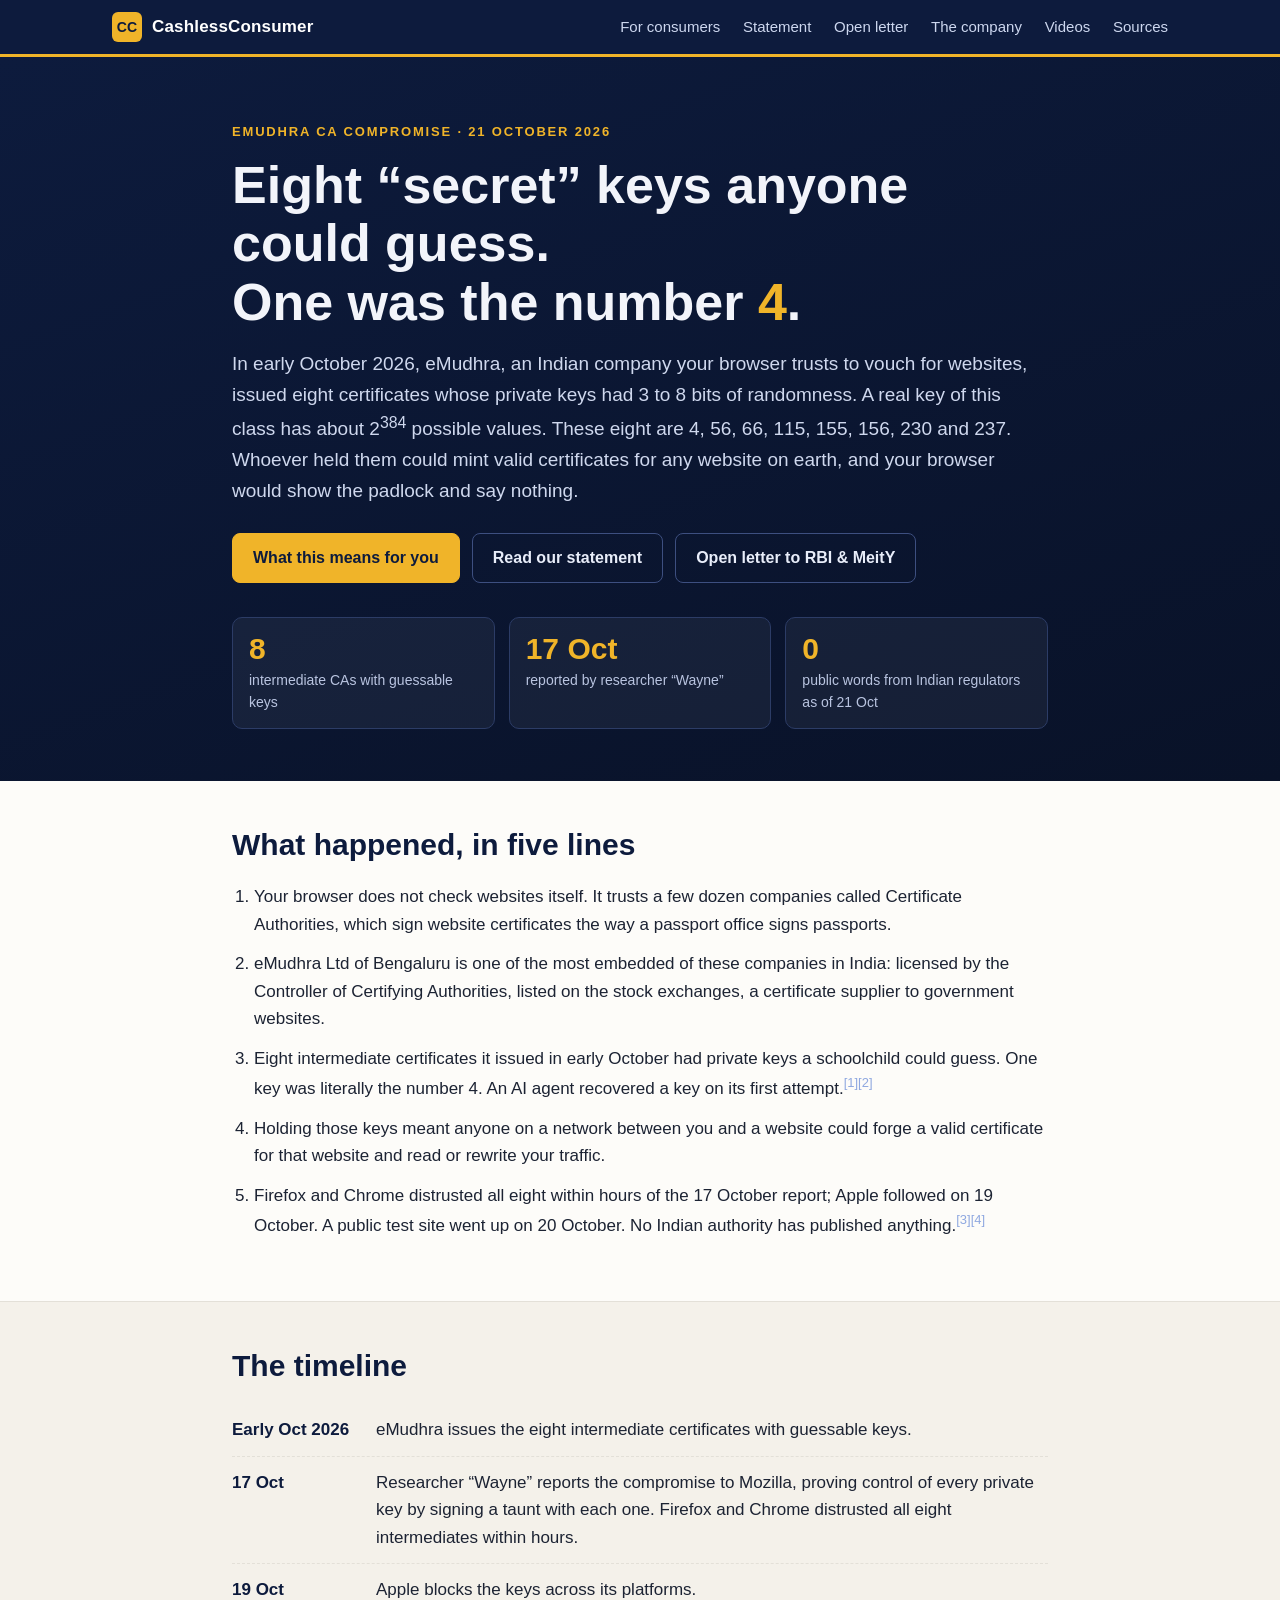
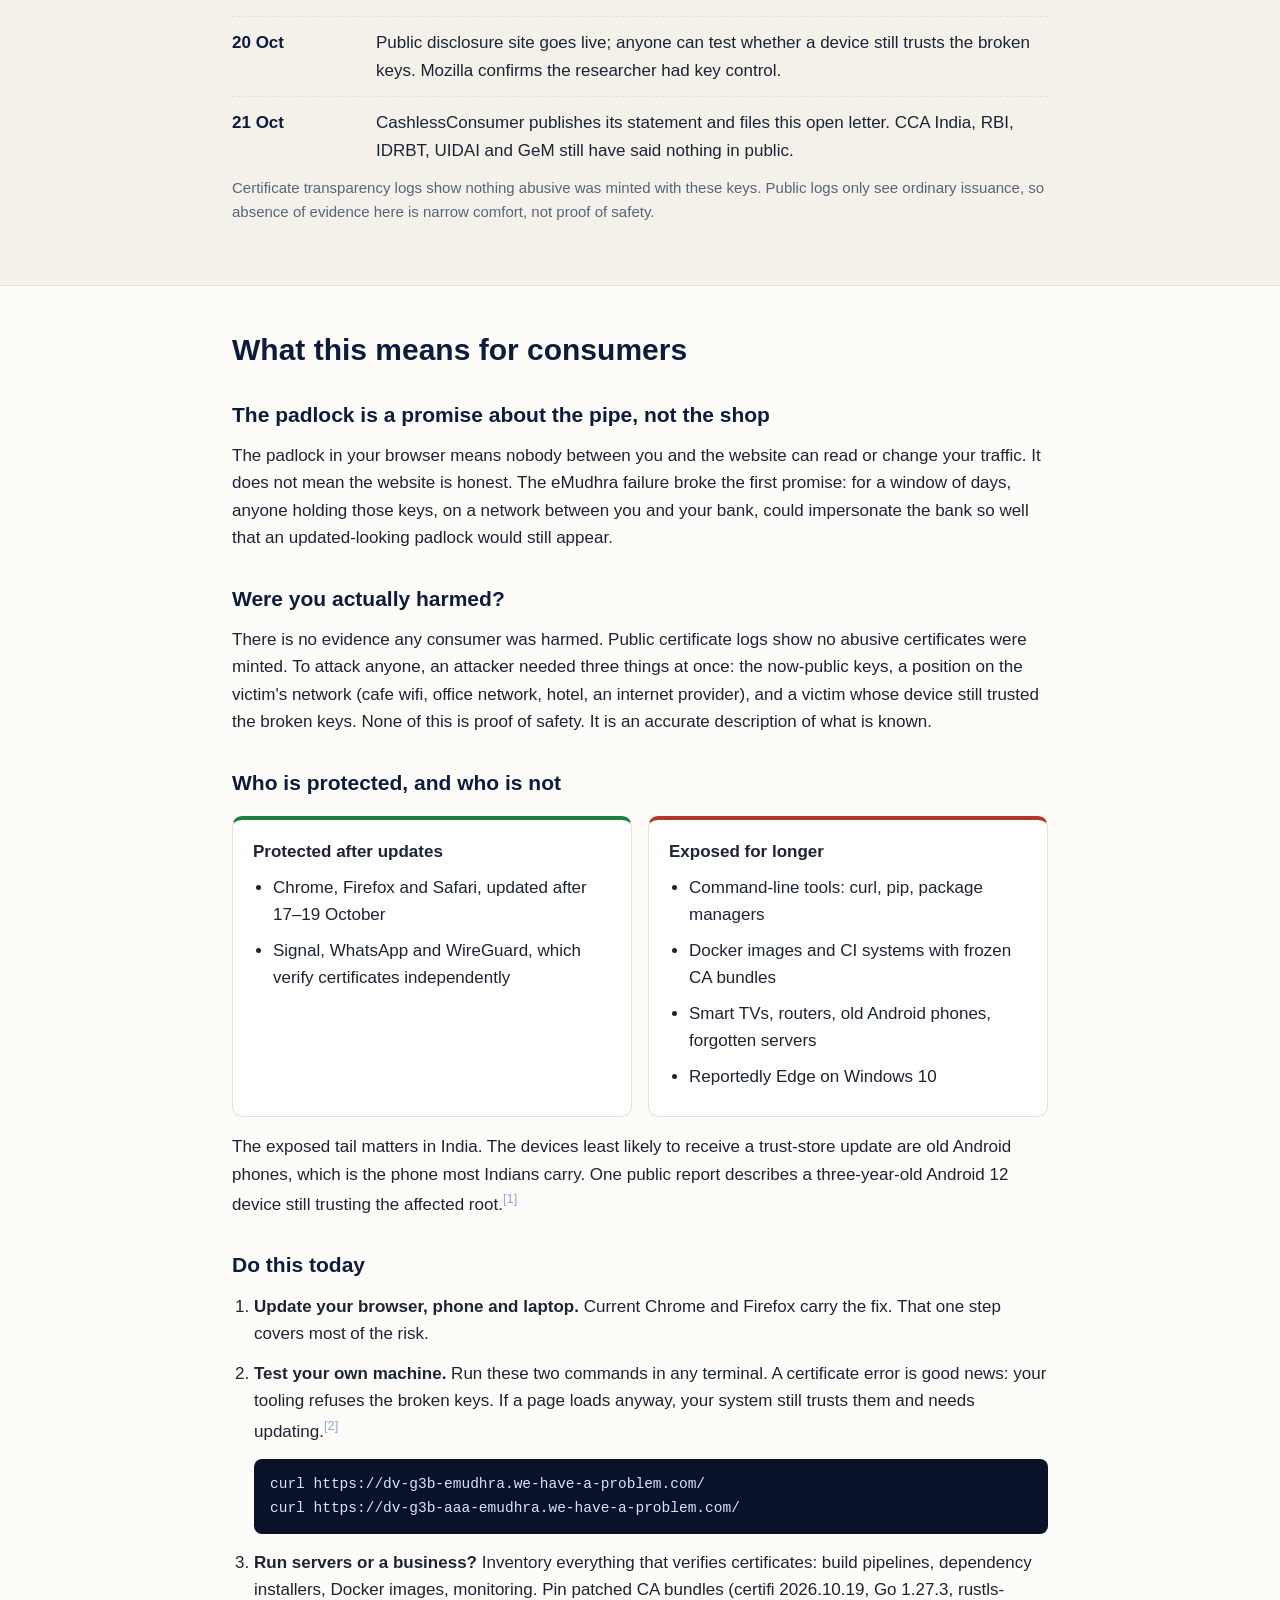
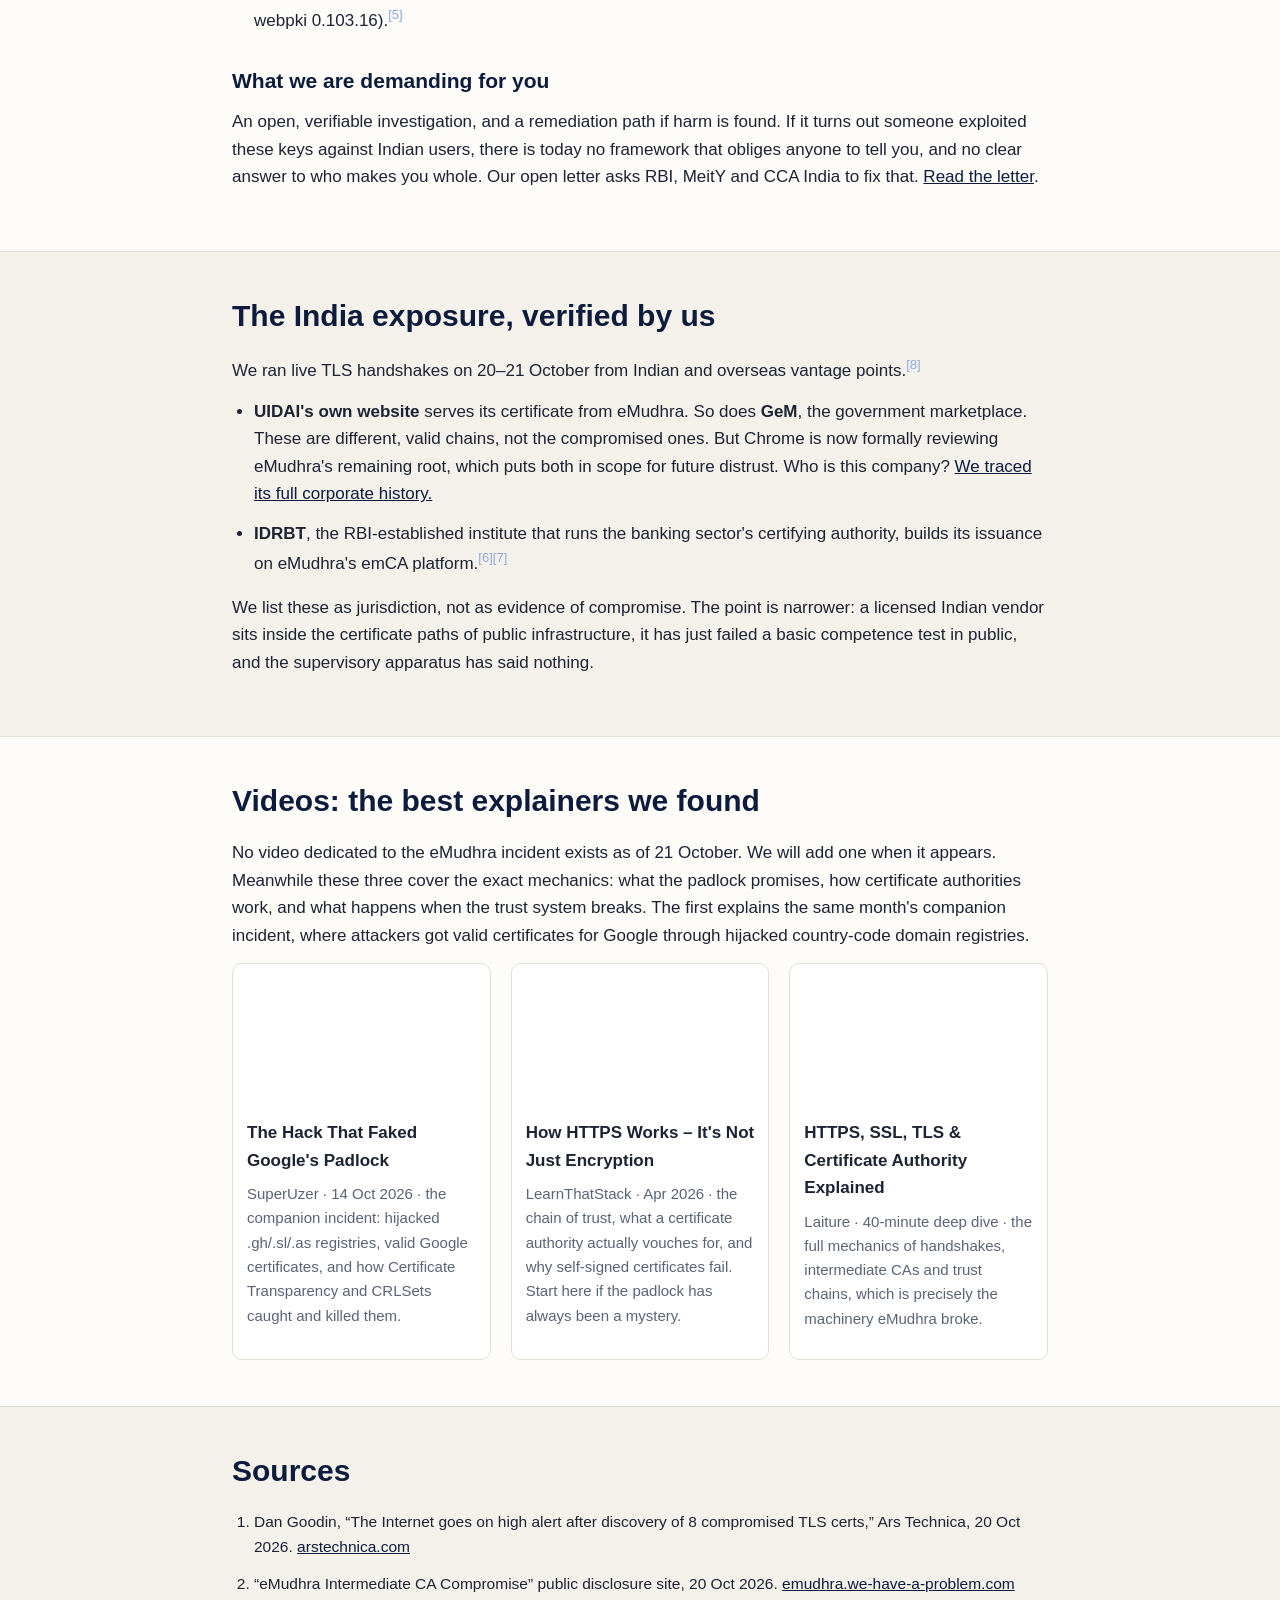
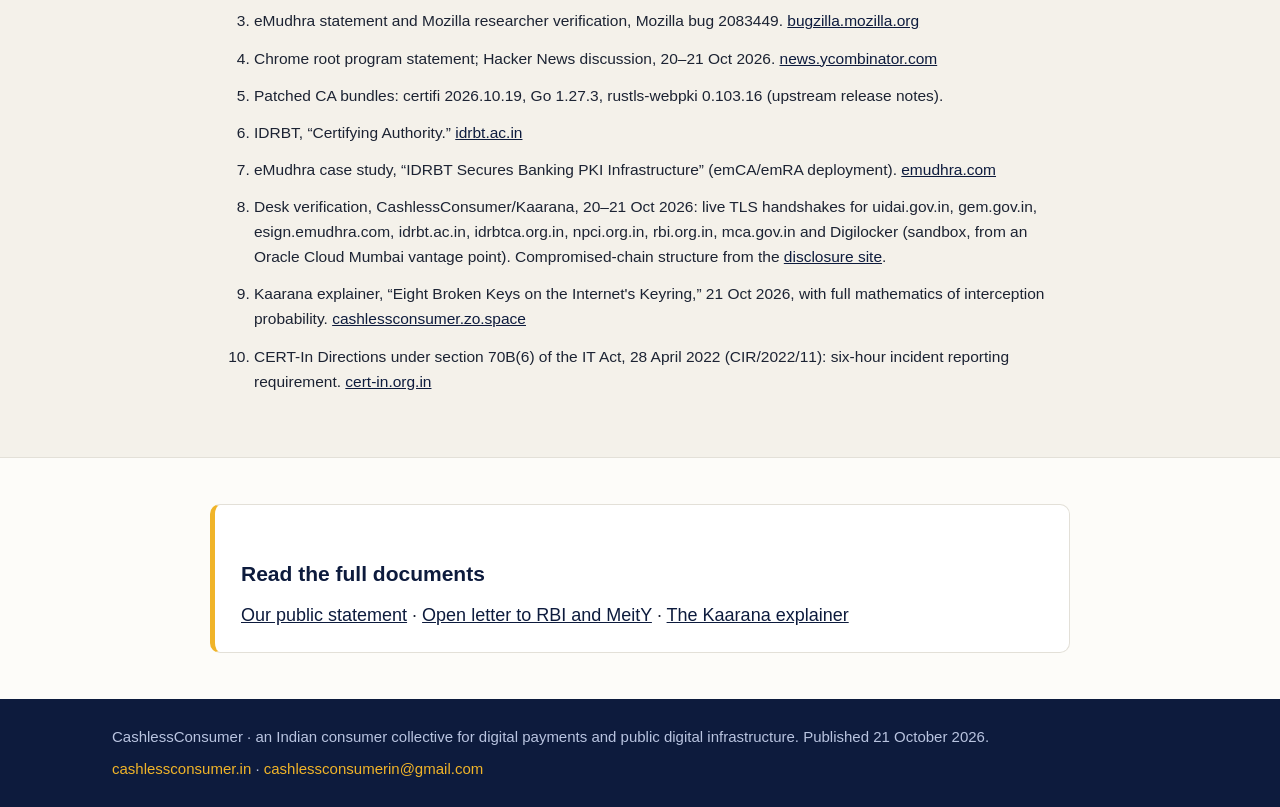
==== commit e84791b2: "Restore canonical index.html (local build) with company page link in nav + India section" ====
--- a/index.html
+++ b/index.html
@@ -4,11 +4,15 @@
 <meta charset="utf-8">
 <meta name="viewport" content="width=device-width, initial-scale=1">
 <title>Eight secret keys anyone could guess — eMudhra CA Compromise — CashlessConsumer</title>
-<meta name="description" content="On 20 October 2026, security researchers disclosed eight eMudhra intermediate CA certificates whose private keys carry 3 to 8 bits of randomness. One was the number 4. Consumer guide: what happened, what it means for you, and what we demand.">
+<meta name="description" content="In October 2026, Indian certificate authority eMudhra issued eight intermediate certificates whose private keys were 4, 56, 66, 115, 155, 156, 230, 237. What happened, what it means for consumers, our statement, our open letter to RBI and MeitY, and videos that explain the mechanics.">
+<meta property="og:title" content="Eight secret keys anyone could guess. One was the number 4.">
+<meta property="og:description" content="eMudhra CA compromise: what happened, what it means for consumers, the CashlessConsumer statement, and the open letter to RBI and MeitY.">
+<meta property="og:type" content="website">
 <link rel="icon" href="favicon.svg" type="image/svg+xml">
 <link rel="stylesheet" href="style.css">
 </head>
 <body>
+
 <header class="site-header">
   <div class="wrap-wide">
     <a class="brand" href="index.html">
@@ -16,177 +20,176 @@
       <span class="brand-name">CashlessConsumer</span>
     </a>
     <nav class="site-nav">
-      <a href="index.html#consumers">For consumers</a>
+      <a href="#consumers">For consumers</a>
       <a href="statement.html">Statement</a>
       <a href="letter.html">Open letter</a>
       <a href="company.html">The company</a>
-      <a href="index.html#videos">Videos</a>
-      <a href="index.html#sources">Sources</a>
+      <a href="#videos">Videos</a>
+      <a href="#sources">Sources</a>
     </nav>
   </div>
 </header>
+
 <main>
   <section class="hero">
     <div class="wrap">
-      <div class="hero-kicker">eMudhra CA compromise · disclosed 20 October 2026 · CashlessConsumer consumer guide</div>
-      <h1>Eight &ldquo;secret&rdquo; keys anyone could guess. One was the number&nbsp;4.</h1>
-      <p class="hero-sub">India's largest private certificate authority issued eight intermediates whose private keys carry 3&ndash;8 bits of randomness. Browsers worldwide distrusted them within days. No Indian authority has said a word.</p>
-      <div class="hero-cta">
-        <a class="btn btn-amber" href="#consumers">What this means for you</a>
+      <div class="hero-kicker">eMudhra CA compromise &middot; 21 October 2026</div>
+      <h1>Eight &ldquo;secret&rdquo; keys anyone could guess.<br>One was the number <span class="amber">4</span>.</h1>
+      <p class="hero-sub">In early October 2026, eMudhra, an Indian company your browser trusts to vouch for websites, issued eight certificates whose private keys had 3 to 8 bits of randomness. A real key of this class has about 2<sup>384</sup> possible values. These eight are 4, 56, 66, 115, 155, 156, 230 and 237. Whoever held them could mint valid certificates for any website on earth, and your browser would show the padlock and say nothing.</p>
+      <div class="hero-ctas">
+        <a class="btn btn-primary" href="#consumers">What this means for you</a>
         <a class="btn" href="statement.html">Read our statement</a>
         <a class="btn" href="letter.html">Open letter to RBI &amp; MeitY</a>
       </div>
-      <div class="hero-chips">
-        <span class="chip">8 intermediate CAs with guessable keys</span>
-        <span class="chip">17 Oct reported by researcher &ldquo;Wayne&rdquo;</span>
-        <span class="chip">Firefox + Chrome block within a day</span>
-        <span class="chip">0 public statements from CCA India</span>
+      <div class="stat-row">
+        <div class="stat"><div class="stat-num">8</div><div class="stat-label">intermediate CAs with guessable keys</div></div>
+        <div class="stat"><div class="stat-num">17 Oct</div><div class="stat-label">reported by researcher &ldquo;Wayne&rdquo;</div></div>
+        <div class="stat"><div class="stat-num">0</div><div class="stat-label">public words from Indian regulators as of 21 Oct</div></div>
       </div>
     </div>
   </section>
 
-  <section id="facts">
+  <section>
     <div class="wrap">
-      <h2>The whole story in five facts</h2>
-      <ol class="facts-list">
-        <li><strong>What a certificate authority is.</strong> Browsers trust a short list of companies to vouch for websites. eMudhra Ltd, a listed Bengaluru company (NSE: EMUDHRA), is one of them, under its emSign brand, and also issues the digital signature certificates used for income-tax and MCA filings.<a class="fn" href="#src-1" id="fnref-1">[1]</a><a class="fn" href="#src-2" id="fnref-2">[2]</a></li>
-        <li><strong>What broke.</strong> Between them, the eight compromised intermediates could mint browser-trusted certificates for any website: your bank, your email, UIDAI. The private keys protecting them had 3 to 8 bits of randomness. A real key has 2<sup>384</sup> possibilities. These had between 8 and 256. One was literally 4, and an AI agent recovered a key on its first attempt.<a class="fn" href="#src-3" id="fnref-3">[3]</a> [4]</li>
-        <li><strong>How it surfaced.</strong> A researcher known as &ldquo;Wayne&rdquo; reported it on 17 October, proving control by signing a taunt with each key. Firefox and Chrome distrusted all eight within about a day. Apple followed on 19 October. The public test site went up on 20 October.<a class="fn" href="#src-5" id="fnref-5">[5]</a></li>
-        <li><strong>No evidence of interception.</strong> Certificate Transparency logs show no malicious certificates were ever issued under the eight.<a class="fn" href="#src-3" id="fnref-3b">[3]</a> The failure was caught before it was used, as far as anyone can currently show.</li>
-        <li><strong>The company's own account does not comfort.</strong> Keys meant to stay inside tamper-proof hardware were shipped to US and EU data centres under an &ldquo;approved deviation&rdquo; for &ldquo;data sovereignty&rdquo;, and a script flaw let test keys sign production certificates. A re-revocation failed verification, so the company re-signed it with the same broken keys rather than halt issuance.<a class="fn" href="#src-3" id="fnref-3c">[3]</a></li>
+      <h2>What happened, in five lines</h2>
+      <ol class="plain-list">
+        <li>Your browser does not check websites itself. It trusts a few dozen companies called Certificate Authorities, which sign website certificates the way a passport office signs passports.</li>
+        <li>eMudhra Ltd of Bengaluru is one of the most embedded of these companies in India: licensed by the Controller of Certifying Authorities, listed on the stock exchanges, a certificate supplier to government websites.</li>
+        <li>Eight intermediate certificates it issued in early October had private keys a schoolchild could guess. One key was literally the number 4. An AI agent recovered a key on its first attempt.<a class="fn" href="#src-1" id="fnref-1">[1]</a><a class="fn" href="#src-2" id="fnref-2">[2]</a></li>
+        <li>Holding those keys meant anyone on a network between you and a website could forge a valid certificate for that website and read or rewrite your traffic.</li>
+        <li>Firefox and Chrome distrusted all eight within hours of the 17 October report; Apple followed on 19 October. A public test site went up on 20 October. No Indian authority has published anything.<a class="fn" href="#src-3" id="fnref-3">[3]</a><a class="fn" href="#src-4" id="fnref-4">[4]</a></li>
       </ol>
-      <p class="lead-out">This page is our consumer guide. The formal record is in our <a href="statement.html">statement</a> and our <a href="letter.html">open letter to the Reserve Bank of India and MeitY</a>.</p>
     </div>
   </section>
 
-  <section id="timeline" class="band">
+  <section class="band">
     <div class="wrap">
       <h2>The timeline</h2>
       <ul class="timeline">
-        <li><span class="tl-date">Early Oct 2026</span><span>eMudhra issues the eight intermediate certificates. Their private keys are generated with 3&ndash;8 bits of randomness.</span></li>
-        <li><span class="tl-date">17 Oct</span><span>Researcher &ldquo;Wayne&rdquo; reports the compromise, signing proof-of-control with each private key.</span></li>
-        <li><span class="tl-date">17&ndash;18 Oct</span><span>Firefox and Chrome distrust all eight intermediates.</span></li>
-        <li><span class="tl-date">19 Oct</span><span>Apple pulls them for macOS, iOS, Safari.</span></li>
-        <li><span class="tl-date">20 Oct</span><span>Public disclosure site with test endpoints goes live. Dan Goodin's Ars Technica report breaks the story wide.</span></li>
+        <li><span class="tl-date">Early Oct 2026</span><span>eMudhra issues the eight intermediate certificates with guessable keys.</span></li>
+        <li><span class="tl-date">17 Oct</span><span>Researcher &ldquo;Wayne&rdquo; reports the compromise to Mozilla, proving control of every private key by signing a taunt with each one. Firefox and Chrome distrusted all eight intermediates within hours.</span></li>
+        <li><span class="tl-date">19 Oct</span><span>Apple blocks the keys across its platforms.</span></li>
+        <li><span class="tl-date">20 Oct</span><span>Public disclosure site goes live; anyone can test whether a device still trusts the broken keys. Mozilla confirms the researcher had key control.</span></li>
         <li><span class="tl-date">21 Oct</span><span>CashlessConsumer publishes its statement and files this open letter. CCA India, RBI, IDRBT, UIDAI and GeM still have said nothing in public.</span></li>
       </ul>
+      <p class="fine">Certificate transparency logs show nothing abusive was minted with these keys. Public logs only see ordinary issuance, so absence of evidence here is narrow comfort, not proof of safety.</p>
     </div>
   </section>
 
   <section id="consumers">
     <div class="wrap">
-      <h2>What this means for you</h2>
-      <p>The padlock in your browser stands for a promise: this really is your bank. The promise is kept by certificate authorities. For a window of days, anyone holding these keys and a network position between you and any website could impersonate that website so well that your browser would congratulate them for it.</p>
-      <h3>What protected you</h3>
-      <ul>
-        <li><strong>An updated Chrome, Firefox, or Safari.</strong> All three distrusted the eight intermediates within days.</li>
-        <li><strong>Apps that pin their own connections.</strong> Signal, WhatsApp, WireGuard. They don't depend on your system's trust store.</li>
-      </ul>
-      <h3>What did not</h3>
-      <ul>
-        <li><strong>Command-line and packaging tools.</strong> curl, pip, package managers, CI systems, anything bundling its own CA store. If your tooling still trusts the old roots, the interception math still works.</li>
-        <li><strong>Old, unupdated devices.</strong> Smart TVs, routers, old Android phones, forgotten servers. They update rarely or never.</li>
-        <li><strong>Reportedly Edge on Windows 10</strong> in some configurations, per incident discussion.</li>
-      </ul>
-      <div class="callout">
-        <h3>Do this now, in five minutes</h3>
-        <ol>
-          <li><strong>Update your browser, phone and laptop.</strong> Current Chrome and Firefox carry the fix. That one step covers most of the risk.</li>
-          <li><strong>Check your own machines:</strong>
-            <pre>curl https://dv-g3b-emudhra.we-have-a-problem.com/
-curl https://dv-g3b-aaa-emudhra.we-have-a-problem.com/</pre>
-            A certificate error means your tooling is safe. If the page loads, you still trust broken keys; update.
-          </li>
-          <li><strong>Run a server or CI?</strong> Inventory everything that verifies certificates, and pin patched trust stores: certifi 2026.10.19, Go 1.27.3, rustls-webpki 0.103.16 or later.</li>
-        </ol>
+      <h2>What this means for consumers</h2>
+
+      <h3>The padlock is a promise about the pipe, not the shop</h3>
+      <p>The padlock in your browser means nobody between you and the website can read or change your traffic. It does not mean the website is honest. The eMudhra failure broke the first promise: for a window of days, anyone holding those keys, on a network between you and your bank, could impersonate the bank so well that an updated-looking padlock would still appear.</p>
+
+      <h3>Were you actually harmed?</h3>
+      <p>There is no evidence any consumer was harmed. Public certificate logs show no abusive certificates were minted. To attack anyone, an attacker needed three things at once: the now-public keys, a position on the victim's network (cafe wifi, office network, hotel, an internet provider), and a victim whose device still trusted the broken keys. None of this is proof of safety. It is an accurate description of what is known.</p>
+
+      <h3>Who is protected, and who is not</h3>
+      <div class="cols">
+        <div class="col ok">
+          <h4>Protected after updates</h4>
+          <ul>
+            <li>Chrome, Firefox and Safari, updated after 17&ndash;19 October</li>
+            <li>Signal, WhatsApp and WireGuard, which verify certificates independently</li>
+          </ul>
+        </div>
+        <div class="col bad">
+          <h4>Exposed for longer</h4>
+          <ul>
+            <li>Command-line tools: curl, pip, package managers</li>
+            <li>Docker images and CI systems with frozen CA bundles</li>
+            <li>Smart TVs, routers, old Android phones, forgotten servers</li>
+            <li>Reportedly Edge on Windows 10</li>
+          </ul>
+        </div>
       </div>
+      <p>The exposed tail matters in India. The devices least likely to receive a trust-store update are old Android phones, which is the phone most Indians carry. One public report describes a three-year-old Android 12 device still trusting the affected root.<a class="fn" href="#src-1" id="fnref-1b">[1]</a></p>
+
+      <h3>Do this today</h3>
+      <ol class="plain-list">
+        <li><strong>Update your browser, phone and laptop.</strong> Current Chrome and Firefox carry the fix. That one step covers most of the risk.</li>
+        <li><strong>Test your own machine.</strong> Run these two commands in any terminal. A certificate error is good news: your tooling refuses the broken keys. If a page loads anyway, your system still trusts them and needs updating.<a class="fn" href="#src-2" id="fnref-2b">[2]</a>
+          <pre><code>curl https://dv-g3b-emudhra.we-have-a-problem.com/
+curl https://dv-g3b-aaa-emudhra.we-have-a-problem.com/</code></pre>
+        </li>
+        <li><strong>Run servers or a business?</strong> Inventory everything that verifies certificates: build pipelines, dependency installers, Docker images, monitoring. Pin patched CA bundles (certifi 2026.10.19, Go 1.27.3, rustls-webpki 0.103.16).<a class="fn" href="#src-5" id="fnref-5">[5]</a></li>
+      </ol>
+
+      <h3>What we are demanding for you</h3>
+      <p>An open, verifiable investigation, and a remediation path if harm is found. If it turns out someone exploited these keys against Indian users, there is today no framework that obliges anyone to tell you, and no clear answer to who makes you whole. Our open letter asks RBI, MeitY and CCA India to fix that. <a href="letter.html">Read the letter</a>.</p>
     </div>
   </section>
 
-  <section id="india" class="band">
+  <section class="band" id="india">
     <div class="wrap">
-      <h2>The India exposure, checked by us</h2>
+      <h2>The India exposure, verified by us</h2>
+      <p>We ran live TLS handshakes on 20&ndash;21 October from Indian and overseas vantage points.<a class="fn" href="#src-8" id="fnref-8">[8]</a></p>
       <ul class="plain-list">
         <li><strong>UIDAI's own website</strong> serves its certificate from eMudhra. So does <strong>GeM</strong>, the government marketplace. These are different, valid chains, not the compromised ones. But Chrome is now formally reviewing eMudhra's remaining root, which puts both in scope for future distrust. Who is this company? <a href="company.html">We traced its full corporate history.</a></li>
         <li><strong>IDRBT</strong>, the RBI-established institute that runs the banking sector's certifying authority, builds its issuance on eMudhra's emCA platform.<a class="fn" href="#src-6" id="fnref-6">[6]</a><a class="fn" href="#src-7" id="fnref-7">[7]</a></li>
-        <li><strong>eMudhra Consumer Services</strong> sells the digital signature certificates millions use for income-tax and MCA filings. The CCA-licensed hierarchy it runs was not part of this compromise.</li>
-        <li><strong>The devices least likely to ever be fixed are everywhere here.</strong> An old Android phone that never sees a trust-store update is exposed until it is replaced.</li>
       </ul>
-      <p>The structural point survives every caveat: the trust mark on India's digital economy failed a basic competence test in public, and the supervisory apparatus has said nothing.</p>
+      <p>We list these as jurisdiction, not as evidence of compromise. The point is narrower: a licensed Indian vendor sits inside the certificate paths of public infrastructure, it has just failed a basic competence test in public, and the supervisory apparatus has said nothing.</p>
     </div>
   </section>
 
   <section id="videos">
     <div class="wrap">
-      <h2>Best video explainers</h2>
-      <p class="section-sub">If you have never thought about how the web decides who to trust, start here.</p>
-      <div class="video-grid">
+      <h2>Videos: the best explainers we found</h2>
+      <p>No video dedicated to the eMudhra incident exists as of 21 October. We will add one when it appears. Meanwhile these three cover the exact mechanics: what the padlock promises, how certificate authorities work, and what happens when the trust system breaks. The first explains the same month's companion incident, where attackers got valid certificates for Google through hijacked country-code domain registries.</p>
+      <div class="videos">
         <div class="video-card">
-          <div class="video-frame"><iframe src="https://www.youtube-nocookie.com/embed/zoxUqwfY8SY" title="The eMudhra certificate compromise, explained" allowfullscreen loading="lazy"></iframe></div>
-          <h3>What broke at eMudhra</h3>
-          <p>Incident-focused coverage of the eight compromised certificates: what a compromised intermediate means, why &ldquo;key was the number 4&rdquo; is not a joke, and how quickly browsers moved.</p>
+          <div class="video-embed"><iframe loading="lazy" src="https://www.youtube-nocookie.com/embed/zoxUqwfY8SY" title="The Hack That Faked Google's Padlock" allowfullscreen></iframe></div>
+          <h4>The Hack That Faked Google's Padlock</h4>
+          <p class="fine">SuperUzer &middot; 14 Oct 2026 &middot; the companion incident: hijacked .gh/.sl/.as registries, valid Google certificates, and how Certificate Transparency and CRLSets caught and killed them.</p>
         </div>
         <div class="video-card">
-          <div class="video-frame"><iframe src="https://www.youtube-nocookie.com/embed/T6CzWFXquHk" title="CA compromise history: DigiNotar and Symantec" allowfullscreen loading="lazy"></iframe></div>
-          <h3>When a certificate authority betrays the web: DigiNotar &amp; Symantec</h3>
-          <p>The two precedents every browser vendor had in mind. DigiNotar's 2011 failure led to Iranian interception of Gmail; Symantec's decade of mis-issuance ended with Chrome distrusting its roots entirely. eMudhra is now in the same review pipeline.</p>
+          <div class="video-embed"><iframe loading="lazy" src="https://www.youtube-nocookie.com/embed/UIcCwuYzxcE" title="How HTTPS Works - It's Not Just Encryption" allowfullscreen></iframe></div>
+          <h4>How HTTPS Works &ndash; It's Not Just Encryption</h4>
+          <p class="fine">LearnThatStack &middot; Apr 2026 &middot; the chain of trust, what a certificate authority actually vouches for, and why self-signed certificates fail. Start here if the padlock has always been a mystery.</p>
         </div>
         <div class="video-card">
-          <div class="video-frame"><iframe src="https://www.youtube-nocookie.com/embed/EnY6fSng3Ew" title="Computerphile: certificates and trust" allowfullscreen loading="lazy"></iframe></div>
-          <h3>Who guards the guardians? Certificate authorities 101</h3>
-          <p>The cleanest plain-English explanation of the trust store, chains of signatures, and why a single careless CA puts the whole model on the table. Watch this one first if the mechanics are new to you.</p>
-        </div>
-        <div class="video-card">
-          <div class="video-frame"><iframe src="https://www.youtube-nocookie.com/embed/UIcCwuYzxcE" title="How HTTPS actually works" allowfullscreen loading="lazy"></iframe></div>
-          <h3>The padlock, demystified</h3>
-          <p>What the padlock actually verifies, what it does not, and why a network position plus a fake certificate is the whole game. For readers who want the cryptography without the jargon.</p>
+          <div class="video-embed"><iframe loading="lazy" src="https://www.youtube-nocookie.com/embed/EnY6fSng3Ew" title="HTTPS, SSL, TLS & Certificate Authority Explained" allowfullscreen></iframe></div>
+          <h4>HTTPS, SSL, TLS &amp; Certificate Authority Explained</h4>
+          <p class="fine">Laiture &middot; 40-minute deep dive &middot; the full mechanics of handshakes, intermediate CAs and trust chains, which is precisely the machinery eMudhra broke.</p>
         </div>
       </div>
     </div>
   </section>
 
-  <section id="demands" class="band">
+  <section class="band" id="sources">
     <div class="wrap">
-      <h2>What we are demanding</h2>
-      <p>Full detail in the <a href="letter.html">open letter</a>. In short:</p>
-      <ol class="demands-list">
-        <li><strong>CCA India:</strong> a public, verifiable investigation with published findings, and supervision that does not depend on foreign root programs to surface failures by Indian licensees.</li>
-        <li><strong>Government buyers (MeitY, GeM, UIDAI):</strong> publish your CA dependencies and your incident response. You bought trust services; consumers are owed the assurance you paid for.</li>
-        <li><strong>IDRBT / .bank.in:</strong> disclose the dependency of the banking PKI on vendor platforms like eMudhra's emCA, and the controls that apply.</li>
-        <li><strong>RBI:</strong> issue supervisory guidance on trust-store hygiene for regulated entities' apps and channels, and say publicly whether customer-facing banking traffic was ever at risk.</li>
+      <h2>Sources</h2>
+      <ol class="src-list">
+        <li id="src-1">Dan Goodin, &ldquo;The Internet goes on high alert after discovery of 8 compromised TLS certs,&rdquo; Ars Technica, 20 Oct 2026. <a href="https://arstechnica.com/security/2026/10/the-internet-goes-on-high-alert-after-discovery-of-8-compromised-tls-certs/">arstechnica.com</a></li>
+        <li id="src-2">&ldquo;eMudhra Intermediate CA Compromise&rdquo; public disclosure site, 20 Oct 2026. <a href="https://emudhra.we-have-a-problem.com/">emudhra.we-have-a-problem.com</a></li>
+        <li id="src-3">eMudhra statement and Mozilla researcher verification, Mozilla bug 2083449. <a href="https://bugzilla.mozilla.org/show_bug.cgi?id=2083449">bugzilla.mozilla.org</a></li>
+        <li id="src-4">Chrome root program statement; Hacker News discussion, 20&ndash;21 Oct 2026. <a href="https://news.ycombinator.com/item?id=50166579">news.ycombinator.com</a></li>
+        <li id="src-5">Patched CA bundles: certifi 2026.10.19, Go 1.27.3, rustls-webpki 0.103.16 (upstream release notes).</li>
+        <li id="src-6">IDRBT, &ldquo;Certifying Authority.&rdquo; <a href="https://www.idrbt.ac.in/certifying-authority">idrbt.ac.in</a></li>
+        <li id="src-7">eMudhra case study, &ldquo;IDRBT Secures Banking PKI Infrastructure&rdquo; (emCA/emRA deployment). <a href="https://www.emudhra.com/">emudhra.com</a></li>
+        <li id="src-8">Desk verification, CashlessConsumer/Kaarana, 20&ndash;21 Oct 2026: live TLS handshakes for uidai.gov.in, gem.gov.in, esign.emudhra.com, idrbt.ac.in, idrbtca.org.in, npci.org.in, rbi.org.in, mca.gov.in and Digilocker (sandbox, from an Oracle Cloud Mumbai vantage point). Compromised-chain structure from the <a href="https://emudhra.we-have-a-problem.com/">disclosure site</a>.</li>
+        <li id="src-9">Kaarana explainer, &ldquo;Eight Broken Keys on the Internet's Keyring,&rdquo; 21 Oct 2026, with full mathematics of interception probability. <a href="https://cashlessconsumer.zo.space/kaarana/2026-10-21-emudhra-ca-compromise">cashlessconsumer.zo.space</a></li>
+        <li id="src-10">CERT-In Directions under section 70B(6) of the IT Act, 28 April 2022 (CIR/2022/11): six-hour incident reporting requirement. <a href="https://www.cert-in.org.in/">cert-in.org.in</a></li>
       </ol>
     </div>
   </section>
 
-  <section id="sources">
-    <div class="wrap">
-      <h2>Sources</h2>
-      <ol class="sources-list">
-        <li id="src-1">eMudhra Limited, NSE symbol EMUDHRA; BSE code 543533. <a href="https://trendlyne.com/equity/about/897537/EMUDHRA/emudhra-ltd">trendlyne.com</a></li>
-        <li id="src-2">eMudhra digital signature certificates for income-tax, MCA, tender filings. <a href="https://www.emudhra.com/">emudhra.com</a></li>
-        <li id="src-3">&ldquo;eMudhra Intermediate CA Compromise&rdquo; public disclosure site, 20 Oct 2026. <a href="https://emudhra.we-have-a-problem.com/">emudhra.we-have-a-problem.com</a></li>
-        <li id="src-4">Mozilla Bugzilla, CA certificate incident report. <a href="https://bugzilla.mozilla.org/">bugzilla.mozilla.org</a></li>
-        <li id="src-5">Dan Goodin, &ldquo;The Internet goes on high alert after discovery of 8 compromised TLS certs,&rdquo; Ars Technica, 20 Oct 2026. <a href="https://arstechnica.com/security/2026/10/the-internet-goes-on-high-alert-after-discovery-of-8-compromised-tls-certs/">arstechnica.com</a></li>
-        <li id="src-6">IDRBT, &ldquo;Certifying Authority.&rdquo; <a href="https://www.idrbt.ac.in/certifying-authority">idrbt.ac.in</a></li>
-        <li id="src-7">eMudhra case study, &ldquo;IDRBT Secures Banking PKI Infrastructure&rdquo; (emCA/emRA deployment). <a href="https://www.emudhra.com/">emudhra.com</a></li>
-      </ol>
-    </div>
-  </section>
-
-  <section id="about" class="band">
-    <div class="wrap">
-      <h2>About CashlessConsumer</h2>
-      <p>We are a consumer collective working on digital payments and public digital infrastructure. We make opaque systems legible, and we ask who pays when trust infrastructure fails. <a href="statement.html">Statement</a> · <a href="letter.html">Open letter</a> · <a href="company.html">The company</a></p>
+  <section>
+    <div class="wrap callout">
+      <h3>Read the full documents</h3>
+      <p><a href="statement.html">Our public statement</a> &middot; <a href="letter.html">Open letter to RBI and MeitY</a> &middot; <a href="https://cashlessconsumer.zo.space/kaarana/2026-10-21-emudhra-ca-compromise">The Kaarana explainer</a></p>
     </div>
   </section>
 </main>
 
 <footer class="site-footer">
   <div class="wrap-wide">
-    <div>CashlessConsumer · an Indian consumer collective for digital payments and public digital infrastructure.</div>
+    <div>CashlessConsumer &middot; an Indian consumer collective for digital payments and public digital infrastructure. Published 21 October 2026.</div>
     <div><a href="https://cashlessconsumer.in">cashlessconsumer.in</a> &middot; <a href="mailto:cashlessconsumerin@gmail.com">cashlessconsumerin@gmail.com</a></div>
   </div>
 </footer>
 
 </body>
-</html>+</html>
